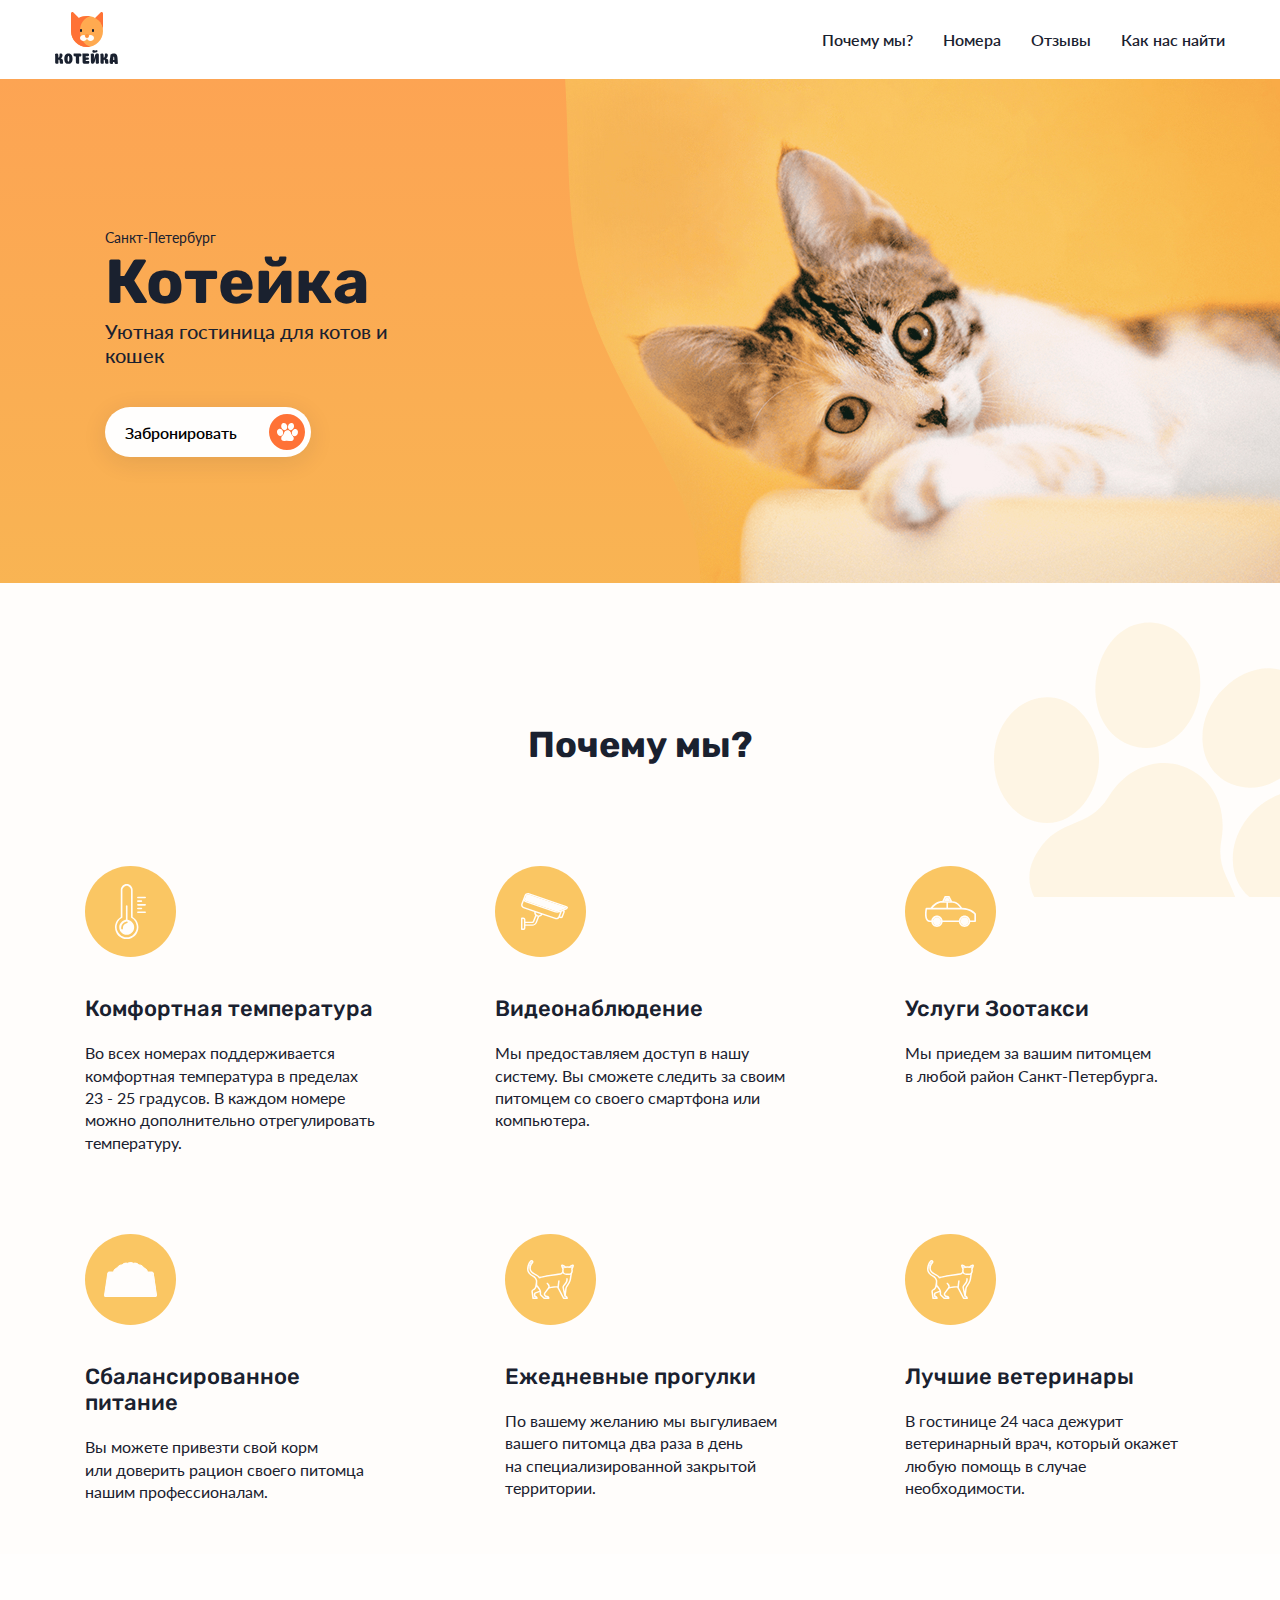
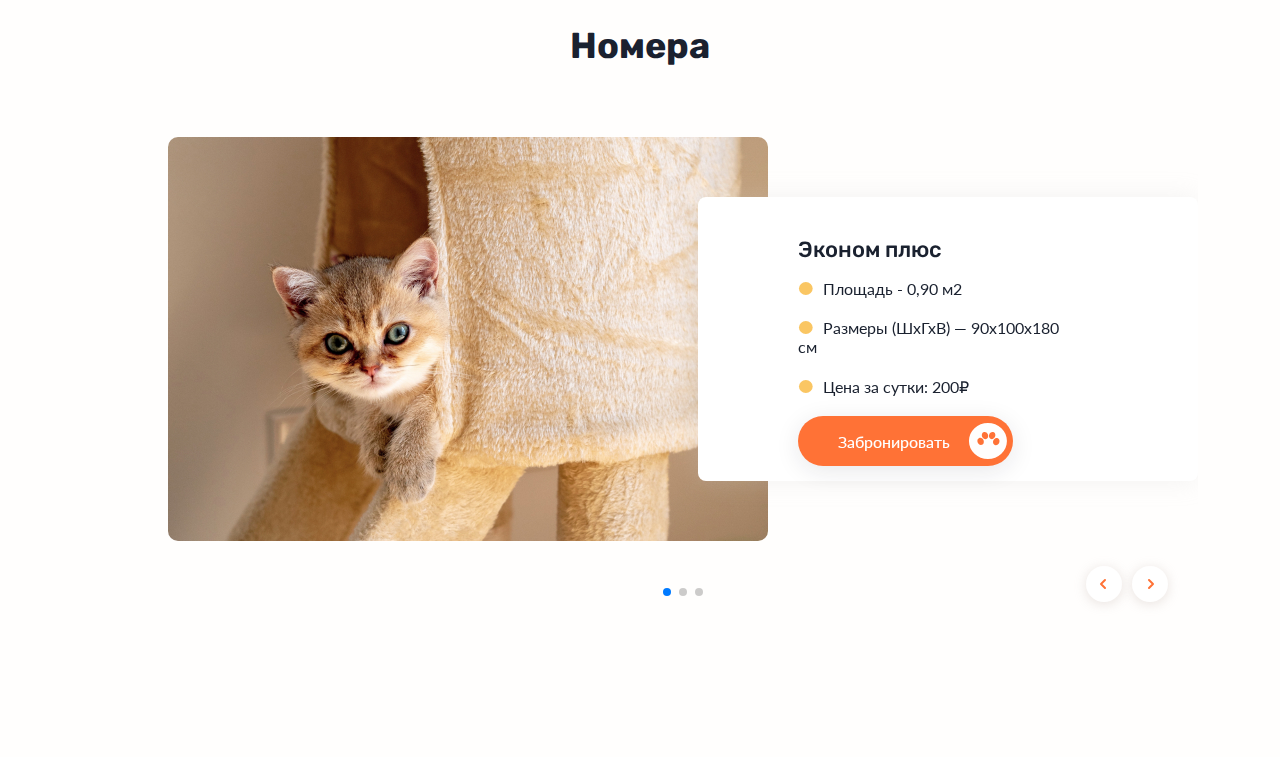
==== index.html @ e5b2885f "add some files" ====
<!DOCTYPE html>
<html lang="ru">

<head>
  <meta charset="UTF-8">
  <meta name="viewport" content="width=device-width, initial-scale=1.0">
  <title>Котейка - уютная гостиница для котов и кошек</title>
  <link href="https://fonts.googleapis.com/css2?family=Lato:wght@400;700&family=Rubik:wght@400;500;700&display=swap"
    rel="stylesheet">
  <link rel="stylesheet" href="css/swiper-bundle.min.css">
  <link rel="stylesheet" href="css/style.css">
</head>

<body>
  <header class="header">
    <div class="container">
      <div class="header-wrapper">
        <div class="header-top">
          <a href="#" class="logo">
            <img src="img/logo.svg" alt="Icon Logo" class="logo__image">
          </a>
          <ul class="header-menu">
            <li class="header-menu__item">
              <a href="#" class="header-menu__link">Почему мы?</a>
            </li>
            <li class="header-menu__item">
              <a href="#" class="header-menu__link">Номера</a>
            </li>
            <li class="header-menu__item">
              <a href="#" class="header-menu__link">Отзывы</a>
            </li>
            <li class="header-menu__item">
              <a href="#" class="header-menu__link">Как нас найти</a>
            </li>
          </ul>
          <!-- /.header-menu -->
        </div>
      </div>
      <!-- /.header-wrapper -->
    </div>
    <!-- /.container -->
  </header>
  <!-- main -->
  <section class="main">
    <div class="container">
      <div class="main-banner">
        <p class="main-banner__city">Санкт-Петербург</p>
        <h1 class="main-banner__title">Котейка</h1>
        <p class="main-banner__description">Уютная гостиница для котов и кошек</p>
        <button class="main-banner__button">Забронировать
          <img src="img/button-paw.svg" alt="">
        </button>
      </div>
    </div>
    <!-- /.container -->
  </section>
  <!-- advantages -->
  <section class="advantages">
    <div class="paw"></div>
    <div class="container">
      <h2 class="block__title">Почему мы?</h2>
      <div class="advantages-block">
        <div class="advantages__card">
          <div class="advantages__card-icon">
            <img src="img/icons/temperature.svg" alt="icon temperature">
          </div>
          <div class="advantages__card-title">Комфортная температура</div>
          <div class="advantages__card-description">Во всех номерах поддерживается комфортная температура в пределах
            23&nbsp;-&nbsp;25&nbsp;градусов. В каждом номере можно дополнительно
            отрегулировать температуру.</div>
        </div>
        <!-- /advantages__card -->
        <div class="advantages__card">
          <div class="advantages__card-icon">
            <img src="img/icons/video-cam.svg" alt="icon video-camera">
          </div>
          <div class="advantages__card-title">Видеонаблюдение</div>
          <div class="advantages__card-description">Мы предоставляем доступ в нашу систему. Вы сможете следить
            за своим питомцем со своего смартфона или компьютера.</div>
        </div>
        <!-- /advantages__card -->
        <div class="advantages__card">
          <div class="advantages__card-icon">
            <img src="img/icons/taxi.svg" alt="icon taxi">
          </div>
          <div class="advantages__card-title">Услуги Зоотакси</div>
          <div class="advantages__card-description">Мы приедем за вашим питомцем в&nbsp;любой&nbsp;район
            Санкт-Петербурга.
          </div>
        </div>
        <!-- /advantages__card -->
        <div class="advantages__card">
          <div class="advantages__card-icon">
            <img src="img/icons/meal.svg" alt="icon meal">
          </div>
          <div class="advantages__card-title">Сбалансированное питание</div>
          <div class="advantages__card-description">Вы можете привезти свой корм
            или&nbsp;доверить рацион своего
            питомца нашим профессионалам.</div>
        </div>
        <!-- /advantages__card -->
        <div class="advantages__card">
          <div class="advantages__card-icon">
            <img src="img/icons/walks.svg" alt="icon walk">
          </div>
          <div class="advantages__card-title">Ежедневные прогулки</div>
          <div class="advantages__card-description">По вашему желанию мы выгуливаем вашего питомца два раза в день
            на&nbsp;специализированной закрытой территории.</div>
        </div>
        <!-- /advantages__card -->
        <div class="advantages__card">
          <div class="advantages__card-icon">
            <img src="img/icons/walks.svg" alt="icon veterinarian">
          </div>
          <div class="advantages__card-title">Лучшие ветеринары</div>
          <div class="advantages__card-description">В гостинице 24 часа дежурит ветеринарный врач, который окажет любую
            помощь в случае необходимости.</div>
        </div>
        <!-- /advantages__card -->
      </div>

    </div>
  </section>
  <!-- rooms -->
  <section class="rooms">
    <div class="block__title">Номера</div>
    <div class="slider">
      <div class="swiper-container">
        <!-- Additional required wrapper -->
        <div class="swiper-wrapper">
          <!-- Slides -->
          <div class="swiper-slide">
            <img class="room-image" src="img/room2.jpg" alt="">
            <div class="room_desc">
              <h4 class="room-title">Эконом плюс</h4>
              <ul class="room-list">
                <li class="room-item"><span>Площадь - 0,90 м2</span> </li>
                <li class="room-item"><span>Размеры (ШхГхВ) — 90х100х180 см</span> </li>
                <li class="room-item"><span>Цена за сутки: 200₽</span> </li>
              </ul>
              <button type="submit" class="room-order">Забронировать
                <img src="img/paw-btn.svg" alt=""> </button>
            </div>
          </div>
          <div class="swiper-slide">
            <img class="room-image" src="img/room3.jpg" alt="">
            <div class="room_desc">
              <h4 class="room-title">Комфорт</h4>
              <ul class="room-list">
                <li class="room-item"><span>Площадь - 1,13 м2</span> </li>
                <li class="room-item"><span>Размеры (ШхГхВ) - 100х125х180 см</span> </li>
                <li class="room-item"><span>Цена за сутки: 250₽</span> </li>
              </ul>
              <button type="submit" class="room-order">Забронировать
                <img src="img/paw-btn.svg" alt=""> </button>
            </div>
          </div>
          <div class="swiper-slide">
            <img class="room-image" src="img/room6.jpg" alt="">
            <div class="room_desc">
              <h4 class="room-title">Сьют</h4>
              <ul class="room-list">
                <li class="room-item"><span>Площадь - 1,56 м2</span> </li>
                <li class="room-item"><span>Размеры (ШхГхВ) - 125х125х180 см</span> </li>
                <li class="room-item"><span>Цена за сутки: 350₽</span> </li>
              </ul>
              <button type="submit" class="room-order">Забронировать
                <img src="img/paw-btn.svg" alt=""> </button>
            </div>
          </div>

        </div>
        <!-- If we need pagination -->
        <div class="swiper-pagination"></div>

        <!-- If we need navigation buttons -->
        <button class="slider-button slider-button--prev">
          <img class="img-arrow" src="img/arrow-prev.svg" alt="">
        </button>
        <button class="slider-button slider-button--next">
          <img class="img-arrow" src="img/arrow-next.svg" alt="">
        </button>

      </div>
    </div>

  </section>
  <!-- reviews -->
  <section class="reviews"></section>
  <!--  contacts-->
  <section class="contacts"></section>
  <footer>

  </footer>
  <script src="js/swiper-bundle.min.js"></script>
  <script src="js/main.js"></script>
</body>

</html>
---- css/style.css ----
* {
  -webkit-box-sizing: border-box;
          box-sizing: border-box;
}

body {
  font-family: 'Lato', sans-serif;
  background: #FFFEFD;
  color: #1A212F;
}

.container {
  max-width: 1170px;
  margin: auto;
}

.block__title {
  text-align: center;
  font-family: Rubik;
  font-weight: bold;
  font-size: 36px;
  line-height: 43px;
  margin-top: 0px;
  margin-bottom: 70px;
}

/*! normalize.css v8.0.1 | MIT License | github.com/necolas/normalize.css */
/* Document
   ========================================================================== */
/**
 * 1. Correct the line height in all browsers.
 * 2. Prevent adjustments of font size after orientation changes in iOS.
 */
html {
  line-height: 1.15;
  /* 1 */
  -webkit-text-size-adjust: 100%;
  /* 2 */
}

/* Sections
   ========================================================================== */
/**
 * Remove the margin in all browsers.
 */
body {
  margin: 0;
}

/**
 * Render the `main` element consistently in IE.
 */
main {
  display: block;
}

/**
 * Correct the font size and margin on `h1` elements within `section` and
 * `article` contexts in Chrome, Firefox, and Safari.
 */
h1 {
  font-size: 2em;
  margin: 0.67em 0;
}

/* Grouping content
   ========================================================================== */
/**
 * 1. Add the correct box sizing in Firefox.
 * 2. Show the overflow in Edge and IE.
 */
hr {
  -webkit-box-sizing: content-box;
          box-sizing: content-box;
  /* 1 */
  height: 0;
  /* 1 */
  overflow: visible;
  /* 2 */
}

/**
 * 1. Correct the inheritance and scaling of font size in all browsers.
 * 2. Correct the odd `em` font sizing in all browsers.
 */
pre {
  font-family: monospace, monospace;
  /* 1 */
  font-size: 1em;
  /* 2 */
}

/* Text-level semantics
   ========================================================================== */
/**
 * Remove the gray background on active links in IE 10.
 */
a {
  background-color: transparent;
}

/**
 * 1. Remove the bottom border in Chrome 57-
 * 2. Add the correct text decoration in Chrome, Edge, IE, Opera, and Safari.
 */
abbr[title] {
  border-bottom: none;
  /* 1 */
  text-decoration: underline;
  /* 2 */
  -webkit-text-decoration: underline dotted;
          text-decoration: underline dotted;
  /* 2 */
}

/**
 * Add the correct font weight in Chrome, Edge, and Safari.
 */
b,
strong {
  font-weight: bolder;
}

/**
 * 1. Correct the inheritance and scaling of font size in all browsers.
 * 2. Correct the odd `em` font sizing in all browsers.
 */
code,
kbd,
samp {
  font-family: monospace, monospace;
  /* 1 */
  font-size: 1em;
  /* 2 */
}

/**
 * Add the correct font size in all browsers.
 */
small {
  font-size: 80%;
}

/**
 * Prevent `sub` and `sup` elements from affecting the line height in
 * all browsers.
 */
sub,
sup {
  font-size: 75%;
  line-height: 0;
  position: relative;
  vertical-align: baseline;
}

sub {
  bottom: -0.25em;
}

sup {
  top: -0.5em;
}

/* Embedded content
   ========================================================================== */
/**
 * Remove the border on images inside links in IE 10.
 */
img {
  border-style: none;
}

/* Forms
   ========================================================================== */
/**
 * 1. Change the font styles in all browsers.
 * 2. Remove the margin in Firefox and Safari.
 */
button,
input,
optgroup,
select,
textarea {
  font-family: inherit;
  /* 1 */
  font-size: 100%;
  /* 1 */
  line-height: 1.15;
  /* 1 */
  margin: 0;
  /* 2 */
}

/**
 * Show the overflow in IE.
 * 1. Show the overflow in Edge.
 */
button,
input {
  /* 1 */
  overflow: visible;
}

/**
 * Remove the inheritance of text transform in Edge, Firefox, and IE.
 * 1. Remove the inheritance of text transform in Firefox.
 */
button,
select {
  /* 1 */
  text-transform: none;
}

/**
 * Correct the inability to style clickable types in iOS and Safari.
 */
button,
[type="button"],
[type="reset"],
[type="submit"] {
  -webkit-appearance: button;
}

/**
 * Remove the inner border and padding in Firefox.
 */
button::-moz-focus-inner,
[type="button"]::-moz-focus-inner,
[type="reset"]::-moz-focus-inner,
[type="submit"]::-moz-focus-inner {
  border-style: none;
  padding: 0;
}

/**
 * Restore the focus styles unset by the previous rule.
 */
button:-moz-focusring,
[type="button"]:-moz-focusring,
[type="reset"]:-moz-focusring,
[type="submit"]:-moz-focusring {
  outline: 1px dotted ButtonText;
}

/**
 * Correct the padding in Firefox.
 */
fieldset {
  padding: 0.35em 0.75em 0.625em;
}

/**
 * 1. Correct the text wrapping in Edge and IE.
 * 2. Correct the color inheritance from `fieldset` elements in IE.
 * 3. Remove the padding so developers are not caught out when they zero out
 *    `fieldset` elements in all browsers.
 */
legend {
  -webkit-box-sizing: border-box;
          box-sizing: border-box;
  /* 1 */
  color: inherit;
  /* 2 */
  display: table;
  /* 1 */
  max-width: 100%;
  /* 1 */
  padding: 0;
  /* 3 */
  white-space: normal;
  /* 1 */
}

/**
 * Add the correct vertical alignment in Chrome, Firefox, and Opera.
 */
progress {
  vertical-align: baseline;
}

/**
 * Remove the default vertical scrollbar in IE 10+.
 */
textarea {
  overflow: auto;
}

/**
 * 1. Add the correct box sizing in IE 10.
 * 2. Remove the padding in IE 10.
 */
[type="checkbox"],
[type="radio"] {
  -webkit-box-sizing: border-box;
          box-sizing: border-box;
  /* 1 */
  padding: 0;
  /* 2 */
}

/**
 * Correct the cursor style of increment and decrement buttons in Chrome.
 */
[type="number"]::-webkit-inner-spin-button,
[type="number"]::-webkit-outer-spin-button {
  height: auto;
}

/**
 * 1. Correct the odd appearance in Chrome and Safari.
 * 2. Correct the outline style in Safari.
 */
[type="search"] {
  -webkit-appearance: textfield;
  /* 1 */
  outline-offset: -2px;
  /* 2 */
}

/**
 * Remove the inner padding in Chrome and Safari on macOS.
 */
[type="search"]::-webkit-search-decoration {
  -webkit-appearance: none;
}

/**
 * 1. Correct the inability to style clickable types in iOS and Safari.
 * 2. Change font properties to `inherit` in Safari.
 */
::-webkit-file-upload-button {
  -webkit-appearance: button;
  /* 1 */
  font: inherit;
  /* 2 */
}

/* Interactive
   ========================================================================== */
/*
 * Add the correct display in Edge, IE 10+, and Firefox.
 */
details {
  display: block;
}

/*
 * Add the correct display in all browsers.
 */
summary {
  display: list-item;
}

/* Misc
   ========================================================================== */
/**
 * Add the correct display in IE 10+.
 */
template {
  display: none;
}

/**
 * Add the correct display in IE 10.
 */
[hidden] {
  display: none;
}

.header {
  background-color: #fff;
  padding-top: 12px;
  padding-bottom: 12px;
}

.header-top {
  color: #1A212F;
  display: -webkit-box;
  display: -webkit-flex;
  display: -ms-flexbox;
  display: flex;
  -webkit-box-align: center;
  -webkit-align-items: center;
      -ms-flex-align: center;
          align-items: center;
  -webkit-box-pack: justify;
  -webkit-justify-content: space-between;
      -ms-flex-pack: justify;
          justify-content: space-between;
}

.header-menu {
  list-style: none;
  display: -webkit-box;
  display: -webkit-flex;
  display: -ms-flexbox;
  display: flex;
}

.header-menu__item {
  margin-left: 30px;
}

.header-menu__link {
  text-decoration: none;
  color: #1A212F;
  font-weight: 600;
  font-size: 16px;
  line-height: 19px;
}

.main {
  position: relative;
  background-image: url(../img/bg-main.jpg);
  max-width: 1366px;
  min-height: 504px;
  padding-top: 150px;
  padding-left: 100px;
}

.main::after {
  content: url(../../img/Vector.svg);
  position: absolute;
  top: 0;
  left: 0;
  bottom: 0;
  z-index: 0;
  height: 100%;
}

.main-banner {
  position: relative;
  max-width: 346px;
  z-index: 2;
}

.main-banner__city {
  font-size: 14px;
  line-height: 17px;
  margin: 0;
}

.main-banner__title {
  font-family: 'Rubik', sans-serif;
  font-weight: bold;
  font-size: 62px;
  line-height: 73px;
  margin: 0;
}

.main-banner__description {
  font-weight: 500;
  font-size: 20px;
  line-height: 24px;
  margin: 0 0 40px 0;
}

.main-banner__button {
  width: 206px;
  height: 50px;
  display: -webkit-box;
  display: -webkit-flex;
  display: -ms-flexbox;
  display: flex;
  -webkit-box-align: center;
  -webkit-align-items: center;
      -ms-flex-align: center;
          align-items: center;
  -webkit-box-pack: justify;
  -webkit-justify-content: space-between;
      -ms-flex-pack: justify;
          justify-content: space-between;
  padding-left: 20px;
  background: #FFFEFD;
  -webkit-box-shadow: 0px 5px 25px rgba(26, 33, 47, 0.1);
          box-shadow: 0px 5px 25px rgba(26, 33, 47, 0.1);
  -webkit-border-radius: 25px;
          border-radius: 25px;
  border: none;
  outline: none;
  font-weight: 600;
  font-size: 16px;
  line-height: 19px;
}

.advantages {
  padding-top: 140px;
  margin-bottom: 70px;
  background-color: #FFFDFB;
  position: relative;
}

.advantages .paw {
  position: absolute;
  background-image: url(../../img/paw.svg);
  position: absolute;
  top: 0;
  right: 0;
  width: 337px;
  height: 314px;
}

.advantages-block {
  display: -webkit-box;
  display: -webkit-flex;
  display: -ms-flexbox;
  display: flex;
  -webkit-flex-wrap: wrap;
      -ms-flex-wrap: wrap;
          flex-wrap: wrap;
  -webkit-box-pack: justify;
  -webkit-justify-content: space-between;
      -ms-flex-pack: justify;
          justify-content: space-between;
}

.advantages__card {
  max-width: 370px;
  height: 100%;
  padding: 30px;
  margin-bottom: 20px;
}

.advantages__card-icon {
  margin-bottom: 35px;
}

.advantages__card-title {
  font-family: 'Rubik', sans-serif;
  font-weight: 500;
  font-size: 22px;
  line-height: 120%;
  margin-bottom: 20px;
}

.advantages__card-description {
  font-family: Lato;
  font-size: 16px;
  line-height: 140%;
  width: 290px;
}

.swiper-container {
  width: 1030px;
  height: 480px;
  margin-left: 168px;
  position: relative;
}

.slider {
  margin-bottom: 140px;
}

.slider-button {
  position: absolute;
  width: 60px;
  height: 60px;
  border: none;
  bottom: 1px;
  z-index: 9;
  background: transparent;
}

.slider-button--next {
  right: 18px;
}

.slider-button--prev {
  right: 64px;
}

.room-image {
  width: 600px;
  height: 404px;
  position: absolute;
  -webkit-border-radius: 10px;
          border-radius: 10px;
  top: 0;
  left: 0;
}

.room_desc {
  position: absolute;
  width: 500px;
  height: 284px;
  -webkit-box-shadow: 0px 0px 25px rgba(208, 208, 208, 0.25);
          box-shadow: 0px 0px 25px rgba(208, 208, 208, 0.25);
  -webkit-border-radius: 8px;
          border-radius: 8px;
  left: 530px;
  top: 60px;
  padding: 40px 117px 40px 100px;
  background-color: #fff;
}

.img-arrow {
  position: absolute;
  top: 0;
  left: 0;
  width: 100%;
}

.swiper-pagination-bullet-active {
  color: #fab751 !important;
}

.swiper-pagination {
  bottom: 17px !important;
}

.room-list {
  padding-left: 0;
}

.room-item {
  list-style-type: none;
  margin-bottom: 20px;
}

.room-item::before {
  content: url(../img/icons/marks.svg);
  margin-right: 10px;
}

.room-item span {
  font-family: Lato;
  font-size: 16px;
  line-height: 19px;
}

.room-title {
  margin: 0;
  font-family: Rubik;
  font-weight: 500;
  font-size: 22px;
  line-height: 26px;
}

.room-order {
  width: 215px;
  height: 50px;
  display: -webkit-box;
  display: -webkit-flex;
  display: -ms-flexbox;
  display: flex;
  -webkit-box-align: center;
  -webkit-align-items: center;
      -ms-flex-align: center;
          align-items: center;
  -webkit-box-pack: justify;
  -webkit-justify-content: space-between;
      -ms-flex-pack: justify;
          justify-content: space-between;
  padding-left: 40px;
  background: #FF7236;
  -webkit-box-shadow: 0px 5px 25px rgba(26, 33, 47, 0.1);
          box-shadow: 0px 5px 25px rgba(26, 33, 47, 0.1);
  -webkit-border-radius: 25px;
          border-radius: 25px;
  border: none;
  outline: none;
  font-family: Lato;
  color: #fff;
  font-weight: 500;
  font-size: 16px;
  line-height: 19px;
}
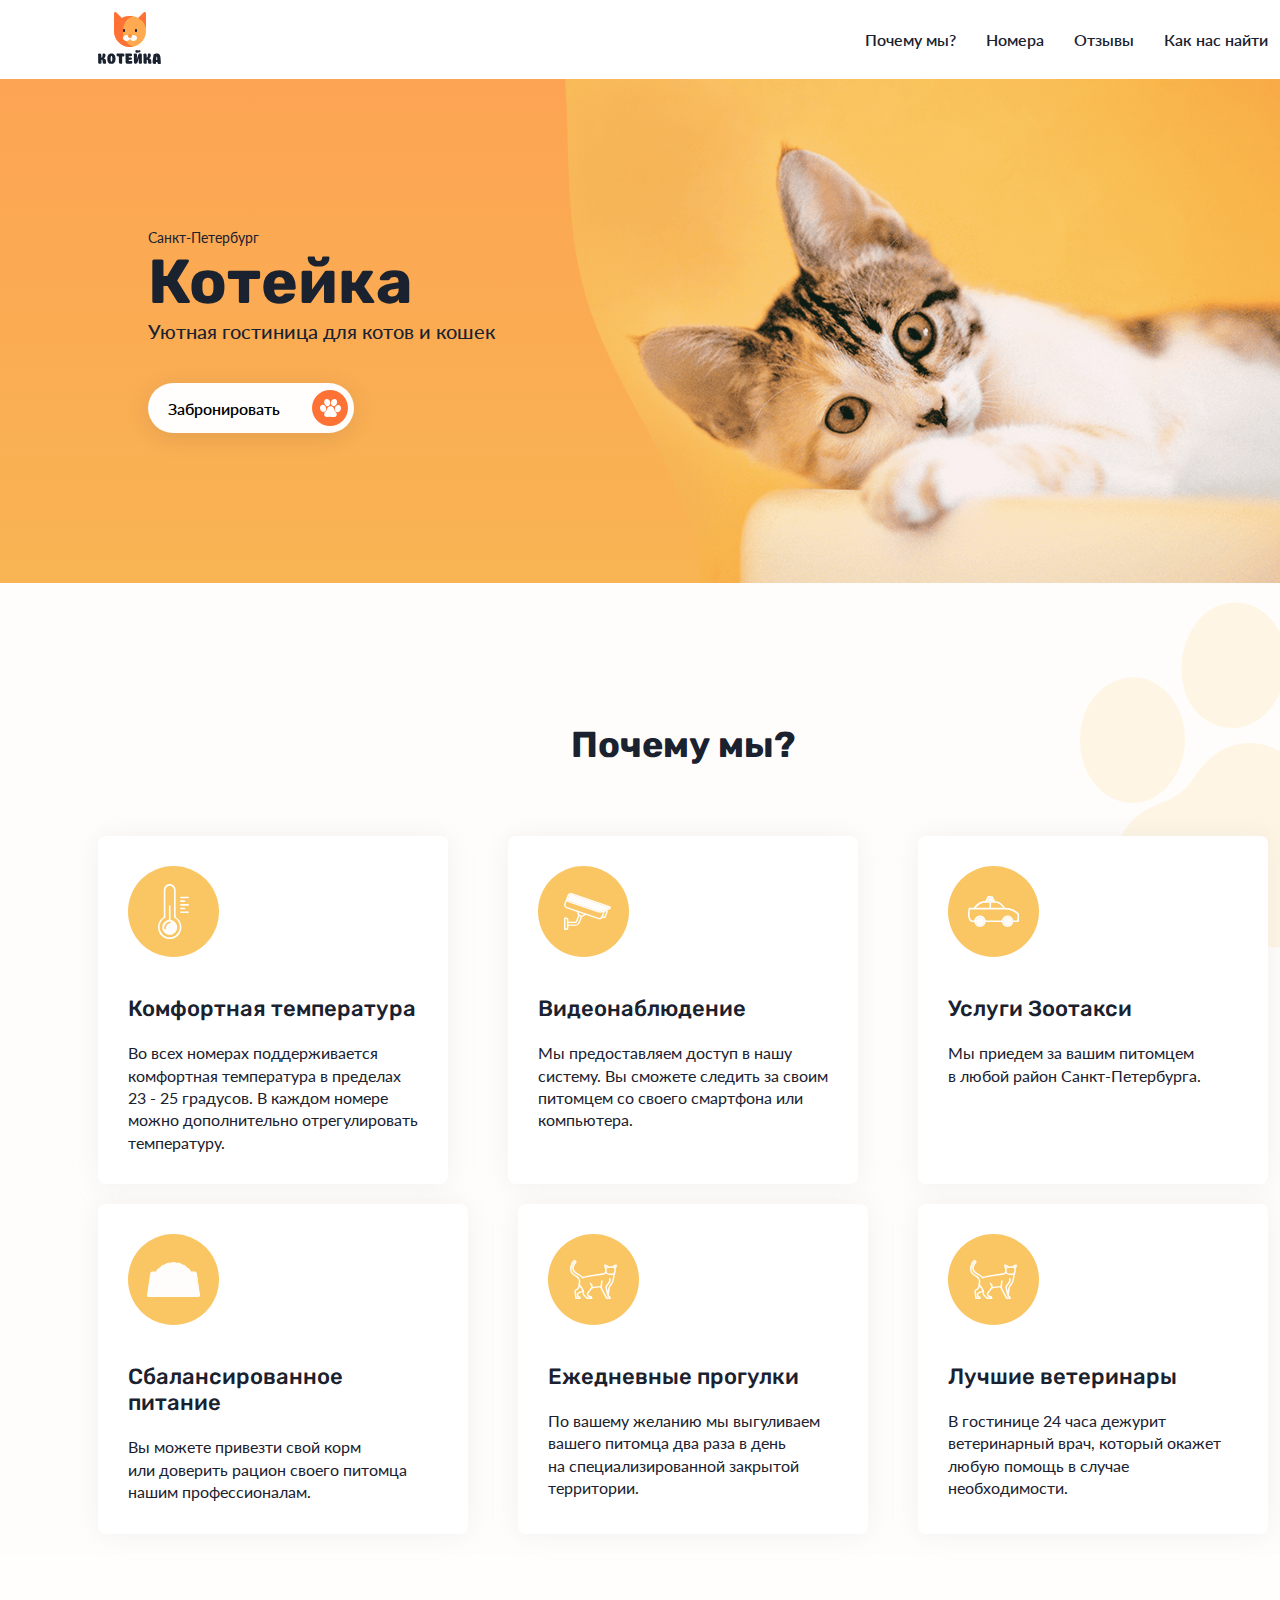
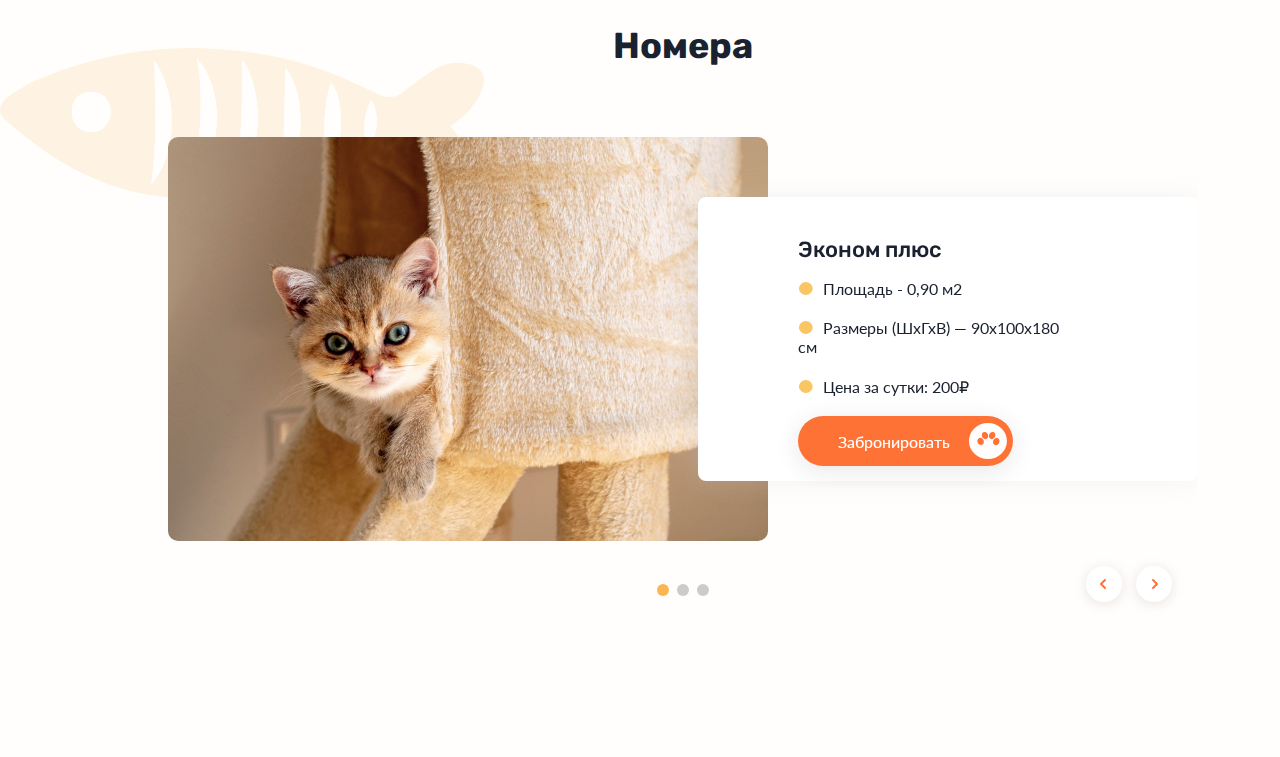
==== commit bd8207c2: "add style" ====
--- a/index.html
+++ b/index.html
@@ -12,186 +12,191 @@
 </head>
 
 <body>
-  <header class="header">
-    <div class="container">
-      <div class="header-wrapper">
-        <div class="header-top">
-          <a href="#" class="logo">
-            <img src="img/logo.svg" alt="Icon Logo" class="logo__image">
-          </a>
-          <ul class="header-menu">
-            <li class="header-menu__item">
-              <a href="#" class="header-menu__link">Почему мы?</a>
-            </li>
-            <li class="header-menu__item">
-              <a href="#" class="header-menu__link">Номера</a>
-            </li>
-            <li class="header-menu__item">
-              <a href="#" class="header-menu__link">Отзывы</a>
-            </li>
-            <li class="header-menu__item">
-              <a href="#" class="header-menu__link">Как нас найти</a>
-            </li>
-          </ul>
-          <!-- /.header-menu -->
-        </div>
-      </div>
-      <!-- /.header-wrapper -->
-    </div>
-    <!-- /.container -->
-  </header>
-  <!-- main -->
-  <section class="main">
-    <div class="container">
-      <div class="main-banner">
-        <p class="main-banner__city">Санкт-Петербург</p>
-        <h1 class="main-banner__title">Котейка</h1>
-        <p class="main-banner__description">Уютная гостиница для котов и кошек</p>
-        <button class="main-banner__button">Забронировать
-          <img src="img/button-paw.svg" alt="">
-        </button>
-      </div>
-    </div>
-    <!-- /.container -->
-  </section>
-  <!-- advantages -->
-  <section class="advantages">
-    <div class="paw"></div>
-    <div class="container">
-      <h2 class="block__title">Почему мы?</h2>
-      <div class="advantages-block">
-        <div class="advantages__card">
-          <div class="advantages__card-icon">
-            <img src="img/icons/temperature.svg" alt="icon temperature">
-          </div>
-          <div class="advantages__card-title">Комфортная температура</div>
-          <div class="advantages__card-description">Во всех номерах поддерживается комфортная температура в пределах
-            23&nbsp;-&nbsp;25&nbsp;градусов. В каждом номере можно дополнительно
-            отрегулировать температуру.</div>
-        </div>
-        <!-- /advantages__card -->
-        <div class="advantages__card">
-          <div class="advantages__card-icon">
-            <img src="img/icons/video-cam.svg" alt="icon video-camera">
-          </div>
-          <div class="advantages__card-title">Видеонаблюдение</div>
-          <div class="advantages__card-description">Мы предоставляем доступ в нашу систему. Вы сможете следить
-            за своим питомцем со своего смартфона или компьютера.</div>
-        </div>
-        <!-- /advantages__card -->
-        <div class="advantages__card">
-          <div class="advantages__card-icon">
-            <img src="img/icons/taxi.svg" alt="icon taxi">
-          </div>
-          <div class="advantages__card-title">Услуги Зоотакси</div>
-          <div class="advantages__card-description">Мы приедем за вашим питомцем в&nbsp;любой&nbsp;район
-            Санкт-Петербурга.
-          </div>
-        </div>
-        <!-- /advantages__card -->
-        <div class="advantages__card">
-          <div class="advantages__card-icon">
-            <img src="img/icons/meal.svg" alt="icon meal">
-          </div>
-          <div class="advantages__card-title">Сбалансированное питание</div>
-          <div class="advantages__card-description">Вы можете привезти свой корм
-            или&nbsp;доверить рацион своего
-            питомца нашим профессионалам.</div>
-        </div>
-        <!-- /advantages__card -->
-        <div class="advantages__card">
-          <div class="advantages__card-icon">
-            <img src="img/icons/walks.svg" alt="icon walk">
-          </div>
-          <div class="advantages__card-title">Ежедневные прогулки</div>
-          <div class="advantages__card-description">По вашему желанию мы выгуливаем вашего питомца два раза в день
-            на&nbsp;специализированной закрытой территории.</div>
-        </div>
-        <!-- /advantages__card -->
-        <div class="advantages__card">
-          <div class="advantages__card-icon">
-            <img src="img/icons/walks.svg" alt="icon veterinarian">
-          </div>
-          <div class="advantages__card-title">Лучшие ветеринары</div>
-          <div class="advantages__card-description">В гостинице 24 часа дежурит ветеринарный врач, который окажет любую
-            помощь в случае необходимости.</div>
-        </div>
-        <!-- /advantages__card -->
-      </div>
-
-    </div>
-  </section>
-  <!-- rooms -->
-  <section class="rooms">
-    <div class="block__title">Номера</div>
-    <div class="slider">
-      <div class="swiper-container">
-        <!-- Additional required wrapper -->
-        <div class="swiper-wrapper">
-          <!-- Slides -->
-          <div class="swiper-slide">
-            <img class="room-image" src="img/room2.jpg" alt="">
-            <div class="room_desc">
-              <h4 class="room-title">Эконом плюс</h4>
-              <ul class="room-list">
-                <li class="room-item"><span>Площадь - 0,90 м2</span> </li>
-                <li class="room-item"><span>Размеры (ШхГхВ) — 90х100х180 см</span> </li>
-                <li class="room-item"><span>Цена за сутки: 200₽</span> </li>
-              </ul>
-              <button type="submit" class="room-order">Забронировать
-                <img src="img/paw-btn.svg" alt=""> </button>
-            </div>
-          </div>
-          <div class="swiper-slide">
-            <img class="room-image" src="img/room3.jpg" alt="">
-            <div class="room_desc">
-              <h4 class="room-title">Комфорт</h4>
-              <ul class="room-list">
-                <li class="room-item"><span>Площадь - 1,13 м2</span> </li>
-                <li class="room-item"><span>Размеры (ШхГхВ) - 100х125х180 см</span> </li>
-                <li class="room-item"><span>Цена за сутки: 250₽</span> </li>
-              </ul>
-              <button type="submit" class="room-order">Забронировать
-                <img src="img/paw-btn.svg" alt=""> </button>
-            </div>
-          </div>
-          <div class="swiper-slide">
-            <img class="room-image" src="img/room6.jpg" alt="">
-            <div class="room_desc">
-              <h4 class="room-title">Сьют</h4>
-              <ul class="room-list">
-                <li class="room-item"><span>Площадь - 1,56 м2</span> </li>
-                <li class="room-item"><span>Размеры (ШхГхВ) - 125х125х180 см</span> </li>
-                <li class="room-item"><span>Цена за сутки: 350₽</span> </li>
-              </ul>
-              <button type="submit" class="room-order">Забронировать
-                <img src="img/paw-btn.svg" alt=""> </button>
-            </div>
-          </div>
-
-        </div>
-        <!-- If we need pagination -->
-        <div class="swiper-pagination"></div>
-
-        <!-- If we need navigation buttons -->
-        <button class="slider-button slider-button--prev">
-          <img class="img-arrow" src="img/arrow-prev.svg" alt="">
-        </button>
-        <button class="slider-button slider-button--next">
-          <img class="img-arrow" src="img/arrow-next.svg" alt="">
-        </button>
-
-      </div>
-    </div>
-
-  </section>
-  <!-- reviews -->
-  <section class="reviews"></section>
-  <!--  contacts-->
-  <section class="contacts"></section>
-  <footer>
-
-  </footer>
+  <div class="wrapper">
+    <header class="header">
+      <div class="container">
+        <div class="header-wrapper">
+          <div class="header-top">
+            <a href="#" class="logo">
+              <img src="img/logo.svg" alt="Icon Logo" class="logo__image">
+            </a>
+            <ul class="header-menu">
+              <li class="header-menu__item">
+                <a href="#" class="header-menu__link">Почему мы?</a>
+              </li>
+              <li class="header-menu__item">
+                <a href="catalog.html" class="header-menu__link">Номера</a>
+              </li>
+              <li class="header-menu__item">
+                <a href="#" class="header-menu__link">Отзывы</a>
+              </li>
+              <li class="header-menu__item">
+                <a href="#" class="header-menu__link">Как нас найти</a>
+              </li>
+            </ul>
+            <!-- /.header-menu -->
+          </div>
+        </div>
+        <!-- /.header-wrapper -->
+      </div>
+      <!-- /.container -->
+    </header>
+    <!-- main -->
+    <section class="main">
+      <div class="container">
+        <div class="main-banner">
+          <p class="main-banner__city">Санкт-Петербург</p>
+          <h1 class="main-banner__title">Котейка</h1>
+          <p class="main-banner__description">Уютная гостиница для котов и кошек</p>
+          <button class="main-banner__button">Забронировать
+            <img src="img/button-paw.svg" alt="">
+          </button>
+        </div>
+      </div>
+      <!-- /.container -->
+    </section>
+    <!-- advantages -->
+    <section class="advantages">
+      <div class="container">
+        <div class="paw"></div>
+        <h2 class="block__title">Почему мы?</h2>
+        <div class="advantages-block">
+          <div class="advantages__card">
+            <div class="advantages__card-icon">
+              <img src="img/icons/temperature.svg" alt="icon temperature">
+            </div>
+            <div class="advantages__card-title">Комфортная температура</div>
+            <div class="advantages__card-description">Во всех номерах поддерживается комфортная температура в пределах
+              23&nbsp;-&nbsp;25&nbsp;градусов. В каждом номере можно дополнительно
+              отрегулировать температуру.</div>
+          </div>
+          <!-- /advantages__card -->
+          <div class="advantages__card">
+            <div class="advantages__card-icon">
+              <img src="img/icons/video-cam.svg" alt="icon video-camera">
+            </div>
+            <div class="advantages__card-title">Видеонаблюдение</div>
+            <div class="advantages__card-description">Мы предоставляем доступ в нашу систему. Вы сможете следить
+              за своим питомцем со своего смартфона или компьютера.</div>
+          </div>
+          <!-- /advantages__card -->
+          <div class="advantages__card">
+            <div class="advantages__card-icon">
+              <img src="img/icons/taxi.svg" alt="icon taxi">
+            </div>
+            <div class="advantages__card-title">Услуги Зоотакси</div>
+            <div class="advantages__card-description">Мы приедем за вашим питомцем в&nbsp;любой&nbsp;район
+              Санкт-Петербурга.
+            </div>
+          </div>
+          <!-- /advantages__card -->
+          <div class="advantages__card">
+            <div class="advantages__card-icon">
+              <img src="img/icons/meal.svg" alt="icon meal">
+            </div>
+            <div class="advantages__card-title">Сбалансированное питание</div>
+            <div class="advantages__card-description">Вы можете привезти свой корм
+              или&nbsp;доверить рацион своего
+              питомца нашим профессионалам.</div>
+          </div>
+          <!-- /advantages__card -->
+          <div class="advantages__card">
+            <div class="advantages__card-icon">
+              <img src="img/icons/walks.svg" alt="icon walk">
+            </div>
+            <div class="advantages__card-title">Ежедневные прогулки</div>
+            <div class="advantages__card-description">По вашему желанию мы выгуливаем вашего питомца два раза в день
+              на&nbsp;специализированной закрытой территории.</div>
+          </div>
+          <!-- /advantages__card -->
+          <div class="advantages__card">
+            <div class="advantages__card-icon">
+              <img src="img/icons/walks.svg" alt="icon veterinarian">
+            </div>
+            <div class="advantages__card-title">Лучшие ветеринары</div>
+            <div class="advantages__card-description">В гостинице 24 часа дежурит ветеринарный врач, который окажет
+              любую
+              помощь в случае необходимости.</div>
+          </div>
+          <!-- /advantages__card -->
+        </div>
+
+      </div>
+    </section>
+    <!-- rooms -->
+    <section class="rooms" id="rooms">
+      <div class="block__title">Номера</div>
+      <div class="fish"></div>
+      <div class="slider">
+        <div class="swiper-container">
+          <!-- Additional required wrapper -->
+          <div class="swiper-wrapper">
+            <!-- Slides -->
+            <div class="swiper-slide">
+              <img class="room-image" src="img/room2.jpg" alt="">
+              <div class="room_desc">
+                <h4 class="room-title">Эконом плюс</h4>
+                <ul class="room-list">
+                  <li class="room-item"><span>Площадь - 0,90 м2</span> </li>
+                  <li class="room-item"><span>Размеры (ШхГхВ) — 90х100х180 см</span> </li>
+                  <li class="room-item"><span>Цена за сутки: 200₽</span> </li>
+                </ul>
+                <button type="submit" class="room-order">Забронировать
+                  <img src="img/paw-btn.svg" alt=""> </button>
+              </div>
+            </div>
+            <div class="swiper-slide">
+              <img class="room-image" src="img/room3.jpg" alt="">
+              <div class="room_desc">
+                <h4 class="room-title">Комфорт</h4>
+                <ul class="room-list">
+                  <li class="room-item"><span>Площадь - 1,13 м2</span> </li>
+                  <li class="room-item"><span>Размеры (ШхГхВ) - 100х125х180 см</span> </li>
+                  <li class="room-item"><span>Цена за сутки: 250₽</span> </li>
+                </ul>
+                <button type="submit" class="room-order">Забронировать
+                  <img src="img/paw-btn.svg" alt=""> </button>
+              </div>
+            </div>
+            <div class="swiper-slide">
+              <img class="room-image" src="img/room6.jpg" alt="">
+              <div class="room_desc">
+                <h4 class="room-title">Сьют</h4>
+                <ul class="room-list">
+                  <li class="room-item"><span>Площадь - 1,56 м2</span> </li>
+                  <li class="room-item"><span>Размеры (ШхГхВ) - 125х125х180 см</span> </li>
+                  <li class="room-item"><span>Цена за сутки: 350₽</span> </li>
+                </ul>
+                <button type="submit" class="room-order">Забронировать
+                  <img src="img/paw-btn.svg" alt=""> </button>
+              </div>
+            </div>
+
+          </div>
+          <!-- If we need pagination -->
+          <div class="swiper-pagination"></div>
+
+          <!-- If we need navigation buttons -->
+          <button class="slider-button slider-button--prev">
+            <img class="img-arrow" src="img/arrow-prev.svg" alt="">
+          </button>
+          <button class="slider-button slider-button--next">
+            <img class="img-arrow" src="img/arrow-next.svg" alt="">
+          </button>
+
+        </div>
+      </div>
+
+    </section>
+    <!-- reviews -->
+    <section class="reviews"></section>
+    <!--  contacts-->
+    <section class="contacts"></section>
+    <footer>
+
+    </footer>
+
+  </div>
   <script src="js/swiper-bundle.min.js"></script>
   <script src="js/main.js"></script>
 </body>
--- a/css/style.css
+++ b/css/style.css
@@ -7,6 +7,11 @@
   font-family: 'Lato', sans-serif;
   background: #FFFEFD;
   color: #1A212F;
+}
+
+.wrapper {
+  width: 1366px;
+  margin: 0 auto;
 }
 
 .container {
@@ -416,10 +421,11 @@
   min-height: 504px;
   padding-top: 150px;
   padding-left: 100px;
+  margin: 0 auto;
 }
 
 .main::after {
-  content: url(../../img/Vector.svg);
+  content: url(../img/Vector.svg);
   position: absolute;
   top: 0;
   left: 0;
@@ -430,7 +436,6 @@
 
 .main-banner {
   position: relative;
-  max-width: 346px;
   z-index: 2;
 }
 
@@ -491,13 +496,12 @@
 }
 
 .advantages .paw {
+  background-image: url(../img/paw.svg);
   position: absolute;
-  background-image: url(../../img/paw.svg);
-  position: absolute;
-  top: 0;
+  top: -20px;
   right: 0;
   width: 337px;
-  height: 314px;
+  height: 390px;
 }
 
 .advantages-block {
@@ -516,9 +520,15 @@
 
 .advantages__card {
   max-width: 370px;
-  height: 100%;
+  max-height: 100%;
   padding: 30px;
   margin-bottom: 20px;
+  background-color: #fff;
+  z-index: 9;
+  -webkit-box-shadow: 0px 0px 25px rgba(208, 208, 208, 0.25);
+          box-shadow: 0px 0px 25px rgba(208, 208, 208, 0.25);
+  -webkit-border-radius: 8px;
+          border-radius: 8px;
 }
 
 .advantages__card-icon {
@@ -538,6 +548,10 @@
   font-size: 16px;
   line-height: 140%;
   width: 290px;
+}
+
+.rooms {
+  position: relative;
 }
 
 .swiper-container {
@@ -562,7 +576,7 @@
 }
 
 .slider-button--next {
-  right: 18px;
+  right: 14px;
 }
 
 .slider-button--prev {
@@ -600,8 +614,13 @@
   width: 100%;
 }
 
+.swiper-pagination-bullet {
+  width: 12px;
+  height: 12px;
+}
+
 .swiper-pagination-bullet-active {
-  color: #fab751 !important;
+  background-color: #fab751 !important;
 }
 
 .swiper-pagination {
@@ -665,3 +684,54 @@
   font-size: 16px;
   line-height: 19px;
 }
+
+.fish {
+  background-image: url(../img/fish.svg);
+  position: absolute;
+  top: 24px;
+  left: 0;
+  width: 484px;
+  height: 151px;
+}
+
+.catalog-top {
+  display: -webkit-box;
+  display: -webkit-flex;
+  display: -ms-flexbox;
+  display: flex;
+  -webkit-box-pack: justify;
+  -webkit-justify-content: space-between;
+      -ms-flex-pack: justify;
+          justify-content: space-between;
+  -webkit-box-align: center;
+  -webkit-align-items: center;
+      -ms-flex-align: center;
+          align-items: center;
+}
+
+.main-list {
+  width: 174px;
+  height: 35px;
+  background: #FFFFFF;
+  -webkit-box-shadow: 0px 2px 12px rgba(173, 152, 143, 0.18);
+          box-shadow: 0px 2px 12px rgba(173, 152, 143, 0.18);
+  -webkit-border-radius: 25px;
+          border-radius: 25px;
+}
+
+.select-rooms {
+  display: -webkit-box;
+  display: -webkit-flex;
+  display: -ms-flexbox;
+  display: flex;
+}
+
+.parameters {
+  width: 210px;
+  height: 624px;
+  margin-right: 90px;
+}
+
+.catalog-rooms {
+  width: 870px;
+}
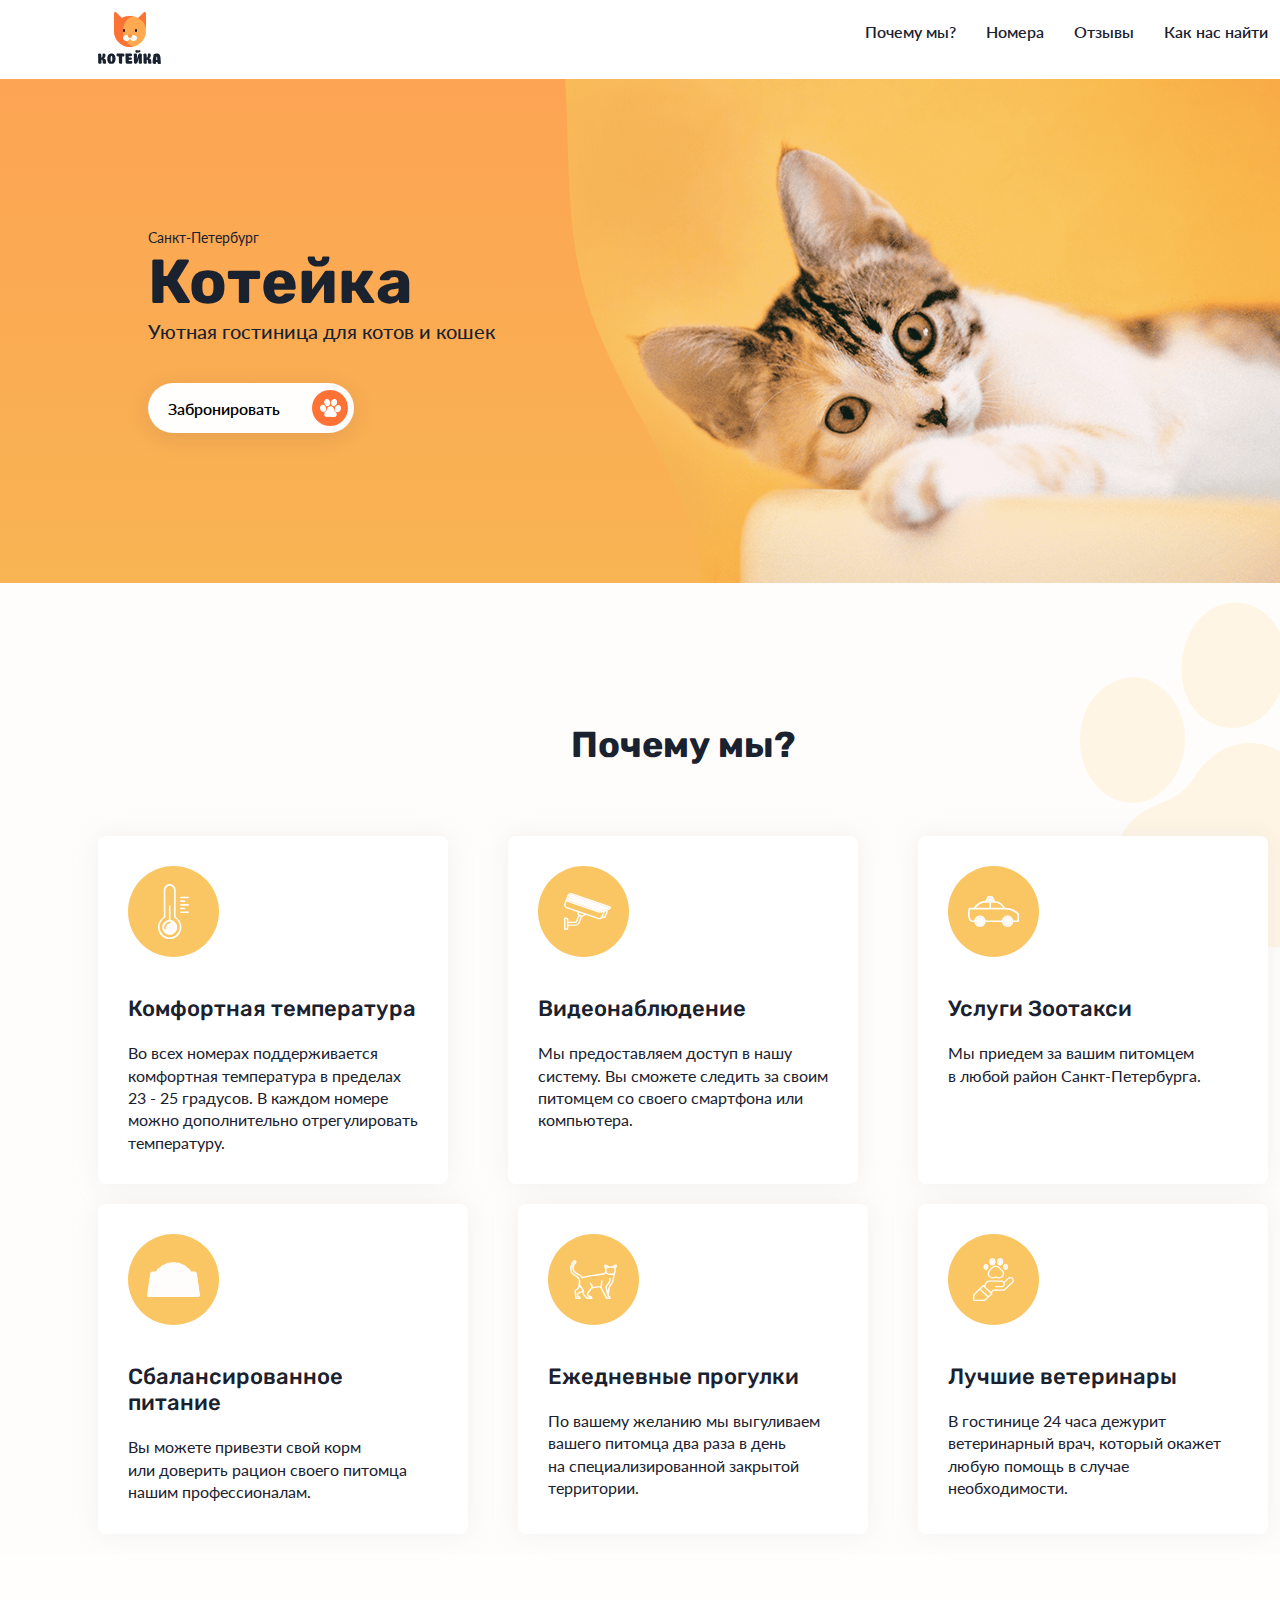
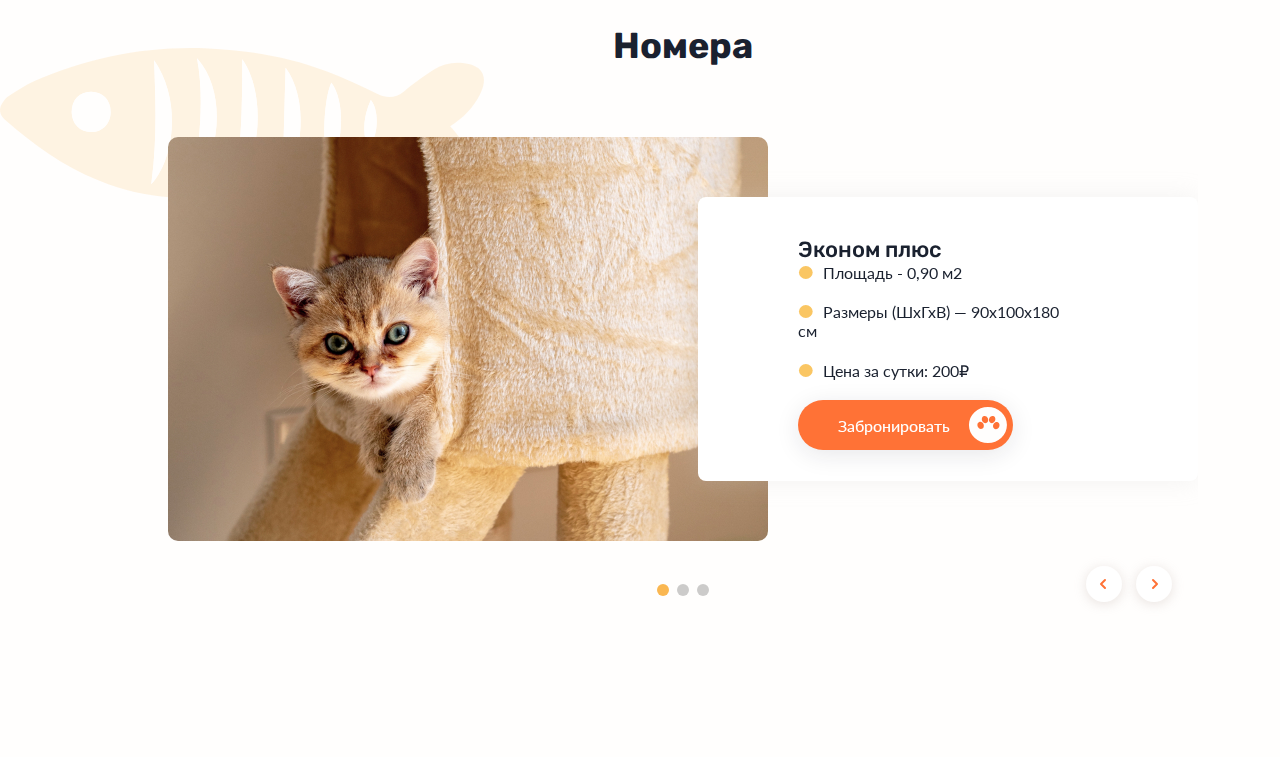
==== commit cead6cd2: "add room cards" ====
--- a/index.html
+++ b/index.html
@@ -111,7 +111,7 @@
           <!-- /advantages__card -->
           <div class="advantages__card">
             <div class="advantages__card-icon">
-              <img src="img/icons/walks.svg" alt="icon veterinarian">
+              <img src="img/icons/madical.svg" alt="icon veterinarian">
             </div>
             <div class="advantages__card-title">Лучшие ветеринары</div>
             <div class="advantages__card-description">В гостинице 24 часа дежурит ветеринарный врач, который окажет
--- a/css/style.css
+++ b/css/style.css
@@ -734,4 +734,99 @@
 
 .catalog-rooms {
   width: 870px;
-}
+  display: -webkit-box;
+  display: -webkit-flex;
+  display: -ms-flexbox;
+  display: flex;
+  -webkit-box-pack: justify;
+  -webkit-justify-content: space-between;
+      -ms-flex-pack: justify;
+          justify-content: space-between;
+  -webkit-flex-wrap: wrap;
+      -ms-flex-wrap: wrap;
+          flex-wrap: wrap;
+}
+
+.rooms-card {
+  background: #FFFFFF;
+  border: 1px solid #E1E1E1;
+  -webkit-box-shadow: 0px 0px 25px rgba(208, 208, 208, 0.25);
+          box-shadow: 0px 0px 25px rgba(208, 208, 208, 0.25);
+  -webkit-border-radius: 6px;
+          border-radius: 6px;
+  width: 270px;
+  height: 428px;
+  margin-bottom: 30px;
+}
+
+.card-body {
+  padding-left: 20px;
+}
+
+.card-top {
+  margin-bottom: 20px;
+}
+
+.roomphoto {
+  width: 100%;
+  -webkit-border-radius: 5px 5px 0px 0px;
+          border-radius: 5px 5px 0px 0px;
+}
+
+.body-title {
+  margin: 0px 0px 15px 0px;
+  font-family: Rubik;
+  font-weight: 500;
+  font-size: 20px;
+  display: -webkit-box;
+  display: -webkit-flex;
+  display: -ms-flexbox;
+  display: flex;
+  -webkit-box-align: center;
+  -webkit-align-items: center;
+      -ms-flex-align: center;
+          align-items: center;
+  color: #1A212F;
+}
+
+ul {
+  padding-left: 0;
+  margin-top: 0;
+}
+
+li {
+  list-style: none;
+}
+
+.card-item {
+  font-family: Lato;
+  font-size: 14px;
+  line-height: 17px;
+  display: -webkit-box;
+  display: -webkit-flex;
+  display: -ms-flexbox;
+  display: flex;
+  -webkit-box-align: center;
+  -webkit-align-items: center;
+      -ms-flex-align: center;
+          align-items: center;
+  color: #1A212F;
+  margin-bottom: 10px;
+}
+
+.room-price {
+  font-family: Lato;
+  font-weight: 500;
+  font-size: 18px;
+  line-height: 22px;
+  display: -webkit-box;
+  display: -webkit-flex;
+  display: -ms-flexbox;
+  display: flex;
+  -webkit-box-align: center;
+  -webkit-align-items: center;
+      -ms-flex-align: center;
+          align-items: center;
+  color: #1A212F;
+  margin-left: 10px;
+}
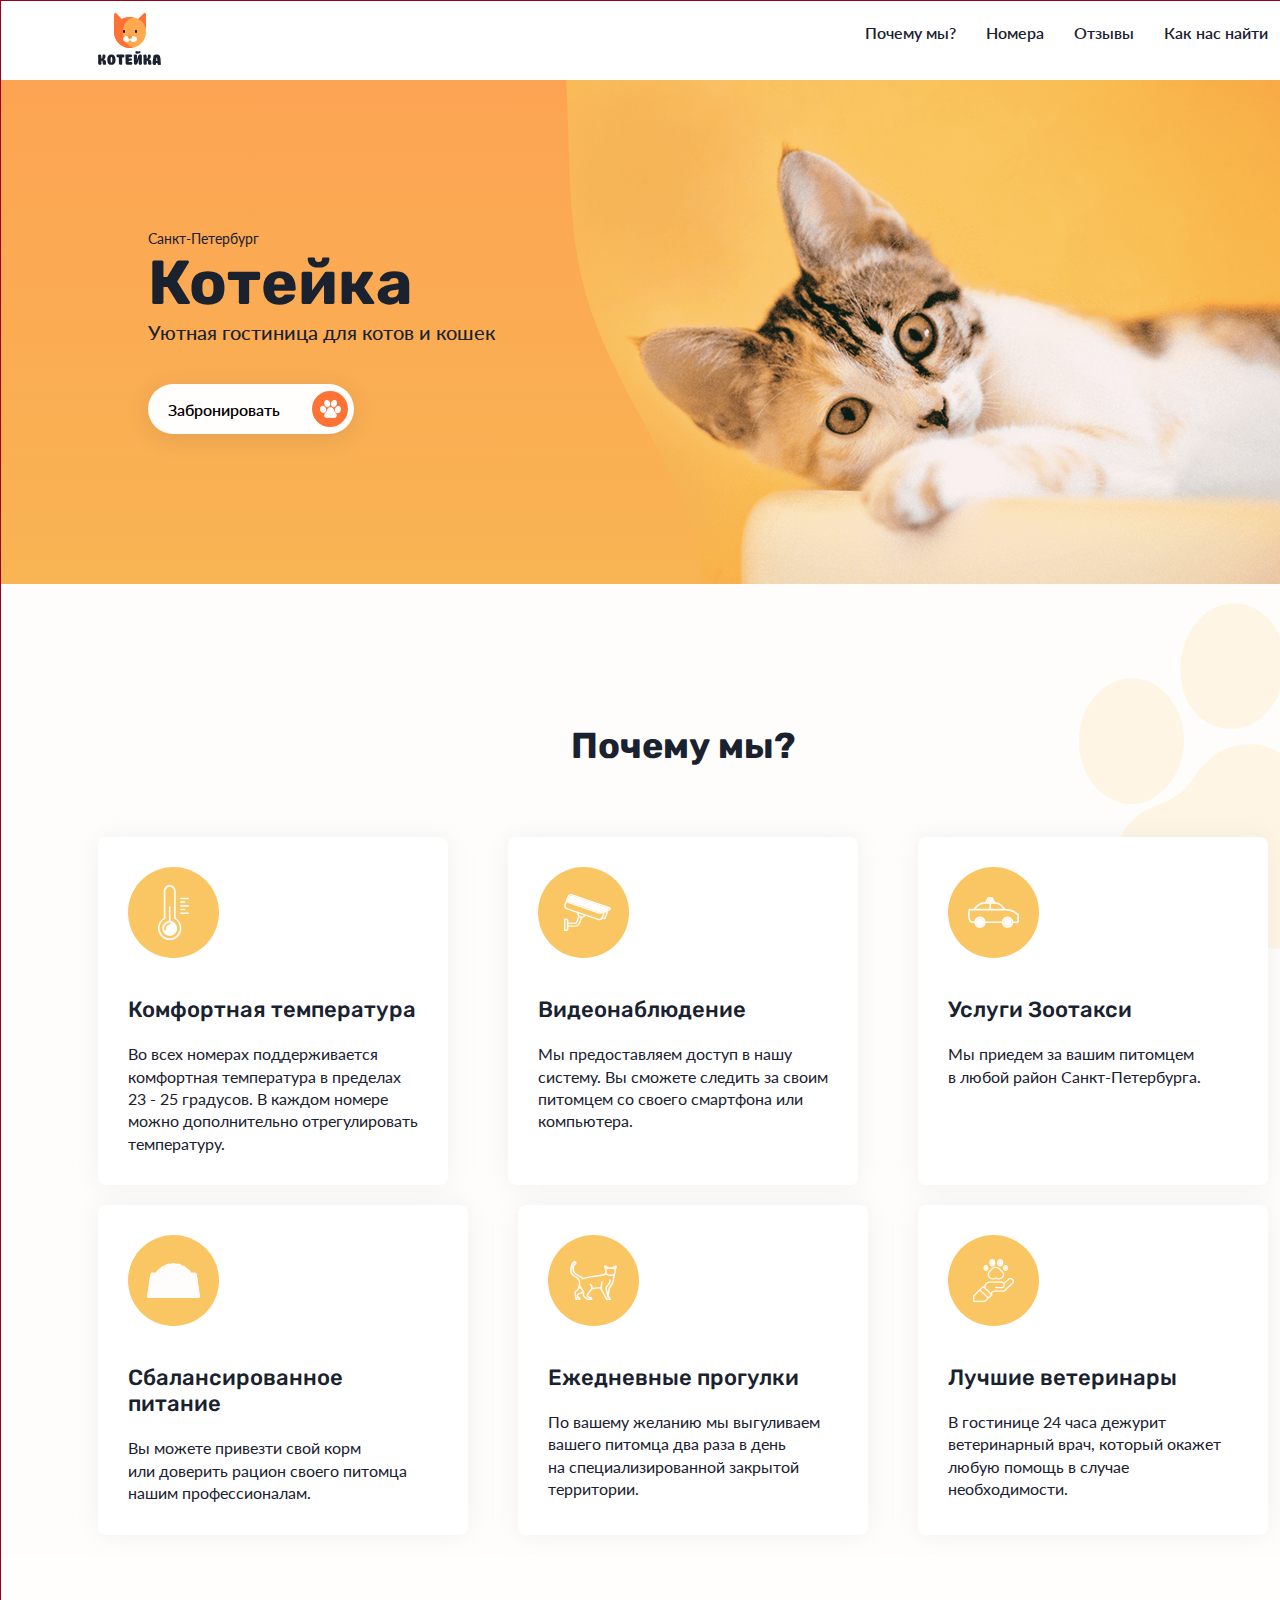
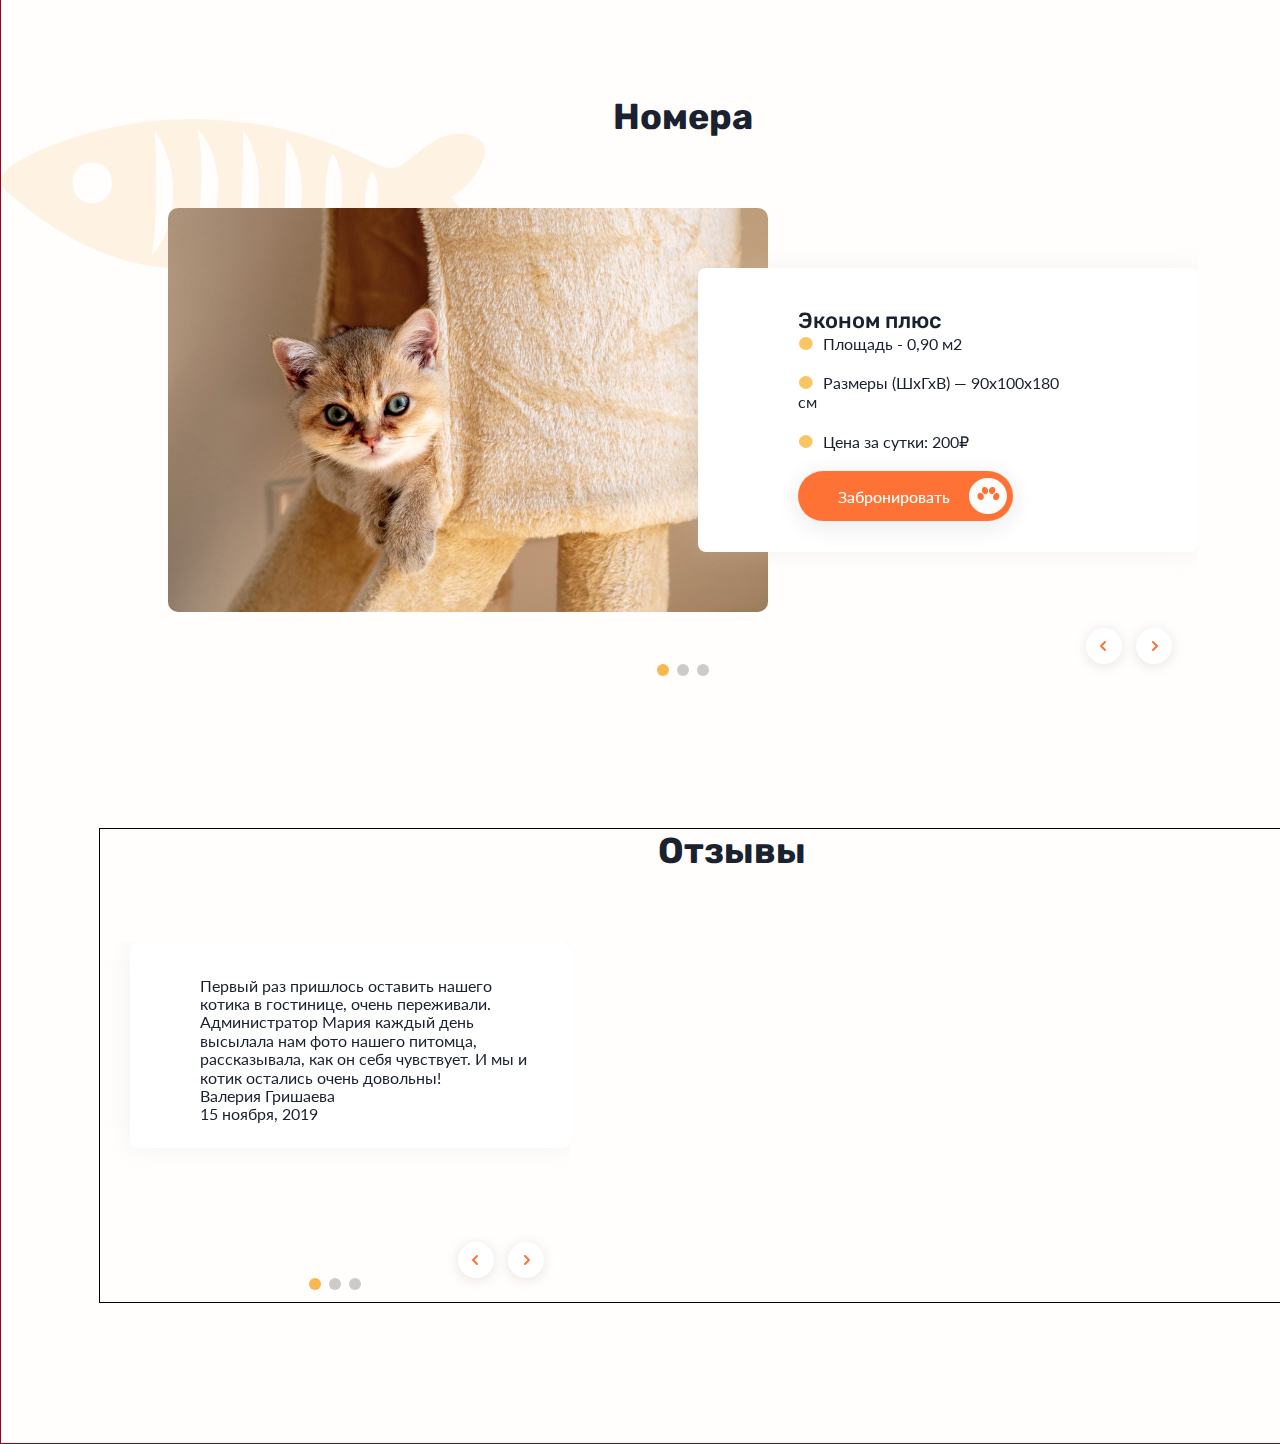
==== commit 4c838a92: "add block reviews" ====
--- a/index.html
+++ b/index.html
@@ -125,10 +125,10 @@
     </section>
     <!-- rooms -->
     <section class="rooms" id="rooms">
-      <div class="block__title">Номера</div>
-      <div class="fish"></div>
-      <div class="slider">
-        <div class="swiper-container">
+      <div class="container">
+        <div class="block__title">Номера</div>
+        <div class="fish"></div>
+        <div class="swiper-container rooms-slider">
           <!-- Additional required wrapper -->
           <div class="swiper-wrapper">
             <!-- Slides -->
@@ -175,21 +175,79 @@
           </div>
           <!-- If we need pagination -->
           <div class="swiper-pagination"></div>
-
           <!-- If we need navigation buttons -->
-          <button class="slider-button slider-button--prev">
+          <button class="rooms-slider__button rooms-slider__button--prev">
             <img class="img-arrow" src="img/arrow-prev.svg" alt="">
           </button>
-          <button class="slider-button slider-button--next">
+          <button class="rooms-slider__button rooms-slider__button--next">
             <img class="img-arrow" src="img/arrow-next.svg" alt="">
           </button>
 
         </div>
-      </div>
-
+        <!-- /.swiper-container rooms-slider -->
+
+      </div>
     </section>
     <!-- reviews -->
-    <section class="reviews"></section>
+    <section class="reviews">
+      <div class="container-reviews">
+        <div class="block__title">Отзывы</div>
+        <div class="paw-left"></div>
+        <div class="swiper-container swiper-reviews">
+          <!-- Additional required wrapper -->
+          <div class="swiper-wrapper swiper-wrapper__reviews">
+            <!-- Slides -->
+            <div class="swiper-slide swiper-slide__reviews">
+              <div class="reviews-slider__body">
+                <div class="reviews-slider__text">
+                  Первый раз пришлось оставить нашего котика
+                  в гостинице, очень переживали. Администратор Мария каждый день высылала нам фото нашего питомца,
+                  рассказывала, как он
+                  себя чувствует.
+                  И мы и котик остались очень довольны!</div>
+                <div class="reviews-slider__author">Валерия Гришаева</div>
+                <div class="reviews-slider__date">15 ноября, 2019</div>
+              </div>
+            </div>
+
+            <div class="swiper-slide swiper-slide__reviews">
+              <div class="reviews-slider__body">
+                <div class="reviews-slider__text">
+                  Гостиницу для питомцев нам посоветовали друзья. Они всегда оставляют здесь своего кота, когда уезжают.
+                  В “Котейке” очень
+                  хорошо заботятся о питомцах, в гостинице очень чисто. Всем рекомендую! Будем обращаться еще.</div>
+                <div class="reviews-slider__author">Екатерина Минаева</div>
+                <div class="reviews-slider__date">10 октября, 2019</div>
+              </div>
+            </div>
+
+            <div class="swiper-slide swiper-slide__reviews">
+              <div class="reviews-slider__body">
+                <div class="reviews-slider__text">
+                  Мой кот — настоящая привереда, угодить ему сложно. У меня были особые требования к уходу за ним, и
+                  “Котейка” отлично
+                  справились. Я часто наблюдал по видео за питомцем со своего телефона, это очень удобно.</div>
+                <div class="reviews-slider__author">Павел Нечаев</div>
+                <div class="reviews-slider__date">2 августа, 2019</div>
+              </div>
+            </div>
+
+          </div>
+          <!-- If we need pagination -->
+          <div class="swiper-pagination"></div>
+
+          <!-- If we need navigation buttons -->
+          <div class="reviews-slider__button reviews-slider__button--prev">
+            <img class="img-arrow" src="img/arrow-prev.svg" alt="">
+          </div>
+          <div class="reviews-slider__button reviews-slider__button--next">
+            <img class="img-arrow" src="img/arrow-next.svg" alt="">
+          </div>
+
+        </div>
+        <!-- /.swiper-container reviews-slider -->
+      </div>
+    </section>
     <!--  contacts-->
     <section class="contacts"></section>
     <footer>
--- a/css/style.css
+++ b/css/style.css
@@ -12,6 +12,7 @@
 .wrapper {
   width: 1366px;
   margin: 0 auto;
+  border: 1px solid #99001c;
 }
 
 .container {
@@ -488,9 +489,76 @@
   line-height: 19px;
 }
 
+.reviews {
+  margin-bottom: 140px;
+}
+
+.container-reviews {
+  width: auto;
+  margin-left: 98px;
+  border: 1px solid #000;
+  overflow: hidden;
+}
+
+.swiper-container {
+  height: 360px;
+  width: 470px;
+  margin-left: 0px;
+  margin-right: 30px;
+  display: -webkit-box;
+  display: -webkit-flex;
+  display: -ms-flexbox;
+  display: flex;
+  -webkit-flex-wrap: nowrap;
+      -ms-flex-wrap: nowrap;
+          flex-wrap: nowrap;
+}
+
+.reviews-slider__body {
+  width: 470px;
+  height: 206px;
+  padding: 35px 35px 70px 70px;
+  background: #FFFFFF;
+  -webkit-box-shadow: 0px 0px 25px rgba(208, 208, 208, 0.25);
+          box-shadow: 0px 0px 25px rgba(208, 208, 208, 0.25);
+  -webkit-border-radius: 8px;
+          border-radius: 8px;
+  margin-right: 30px;
+}
+
+.reviews-slider__button {
+  position: absolute;
+  width: 60px;
+  height: 60px;
+  border: none;
+  bottom: 10px;
+  z-index: 9;
+  background: transparent;
+}
+
+.reviews-slider__button--next {
+  right: 14px;
+}
+
+.reviews-slider__button--prev {
+  right: 64px;
+}
+
+.swiper-slide__reviews {
+  width: 470px;
+  margin-right: 30px;
+  display: -webkit-box;
+  display: -webkit-flex;
+  display: -ms-flexbox;
+  display: flex;
+  -webkit-flex-wrap: nowrap;
+      -ms-flex-wrap: nowrap;
+          flex-wrap: nowrap;
+}
+
 .advantages {
   padding-top: 140px;
-  margin-bottom: 70px;
+  margin-bottom: 140px;
   background-color: #FFFDFB;
   position: relative;
 }
@@ -552,34 +620,31 @@
 
 .rooms {
   position: relative;
-}
-
-.swiper-container {
+  margin-bottom: 140px;
+}
+
+.rooms-slider {
   width: 1030px;
   height: 480px;
-  margin-left: 168px;
+  margin-left: 70px;
   position: relative;
 }
 
-.slider {
-  margin-bottom: 140px;
-}
-
-.slider-button {
+.rooms-slider__button {
   position: absolute;
   width: 60px;
   height: 60px;
   border: none;
-  bottom: 1px;
+  bottom: 10px;
   z-index: 9;
   background: transparent;
 }
 
-.slider-button--next {
+.rooms-slider__button--next {
   right: 14px;
 }
 
-.slider-button--prev {
+.rooms-slider__button--prev {
   right: 64px;
 }
 
@@ -624,7 +689,7 @@
 }
 
 .swiper-pagination {
-  bottom: 17px !important;
+  bottom: 8px !important;
 }
 
 .room-list {
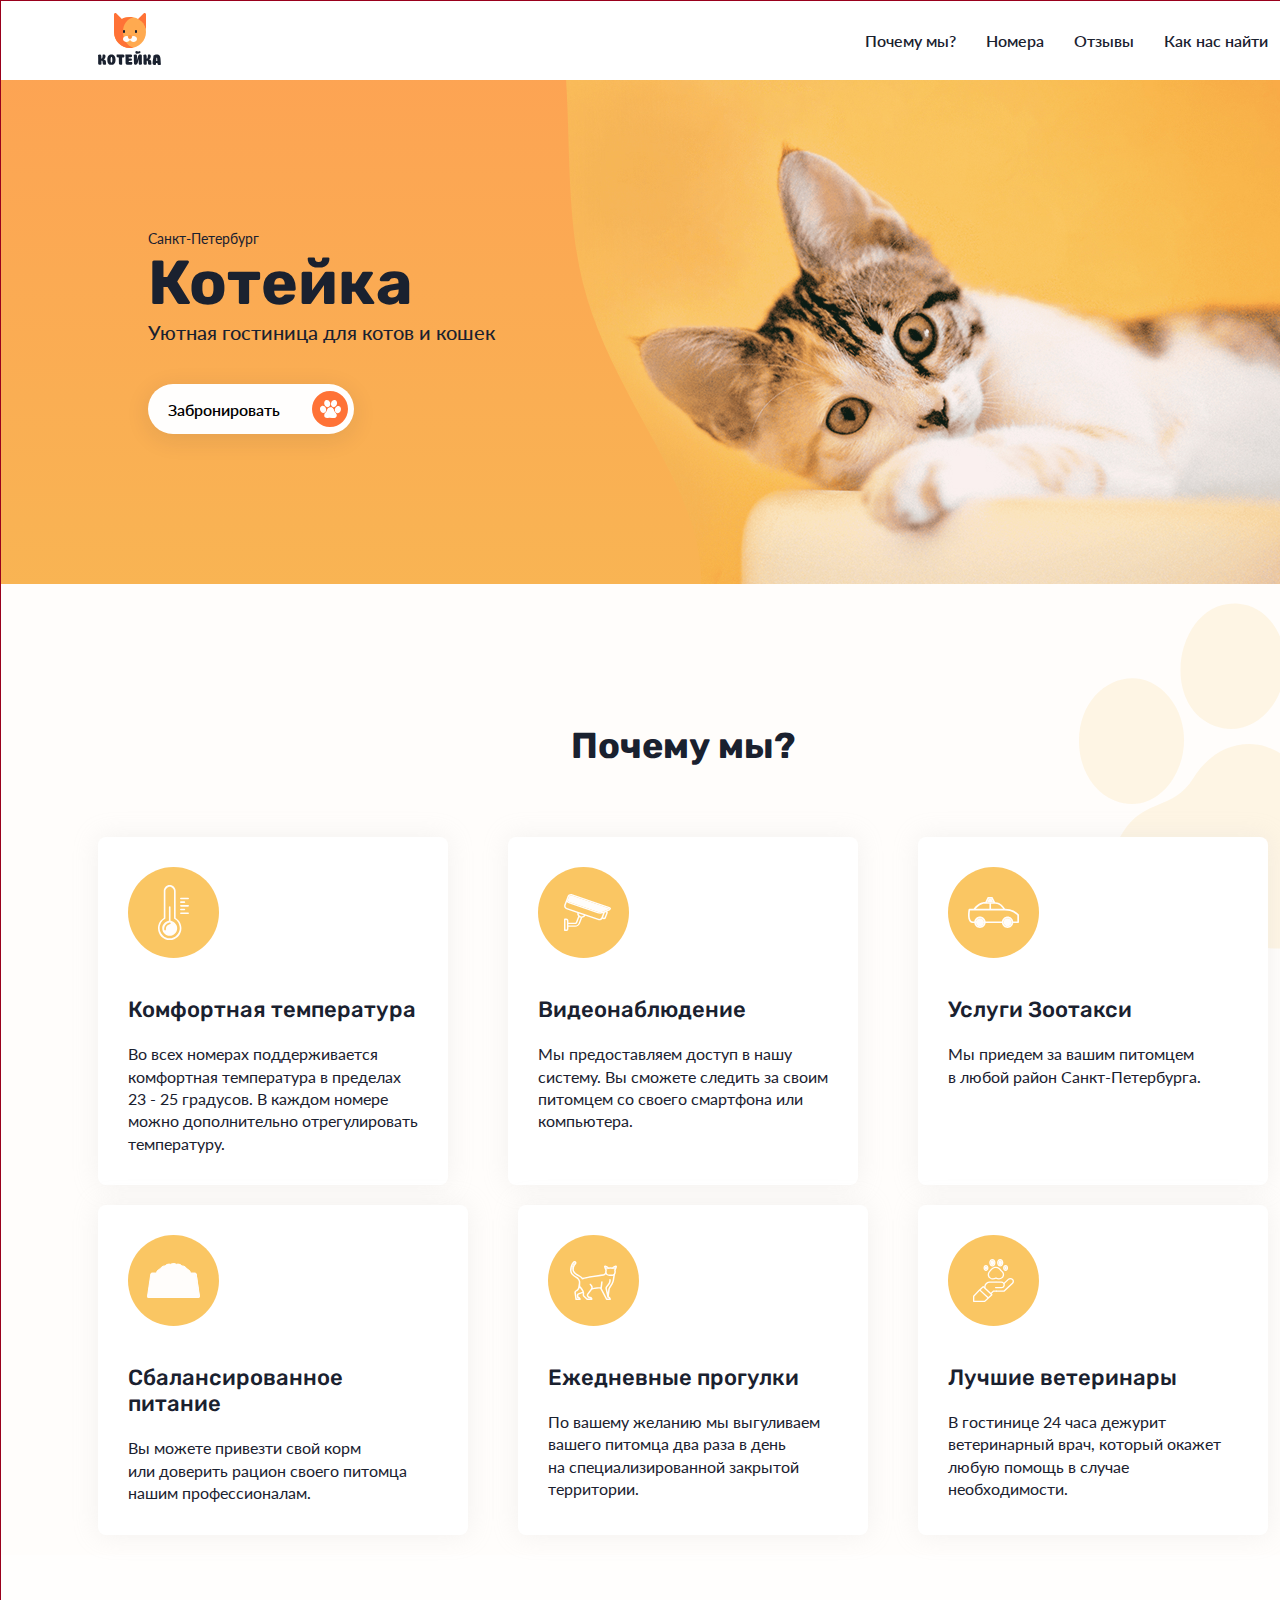
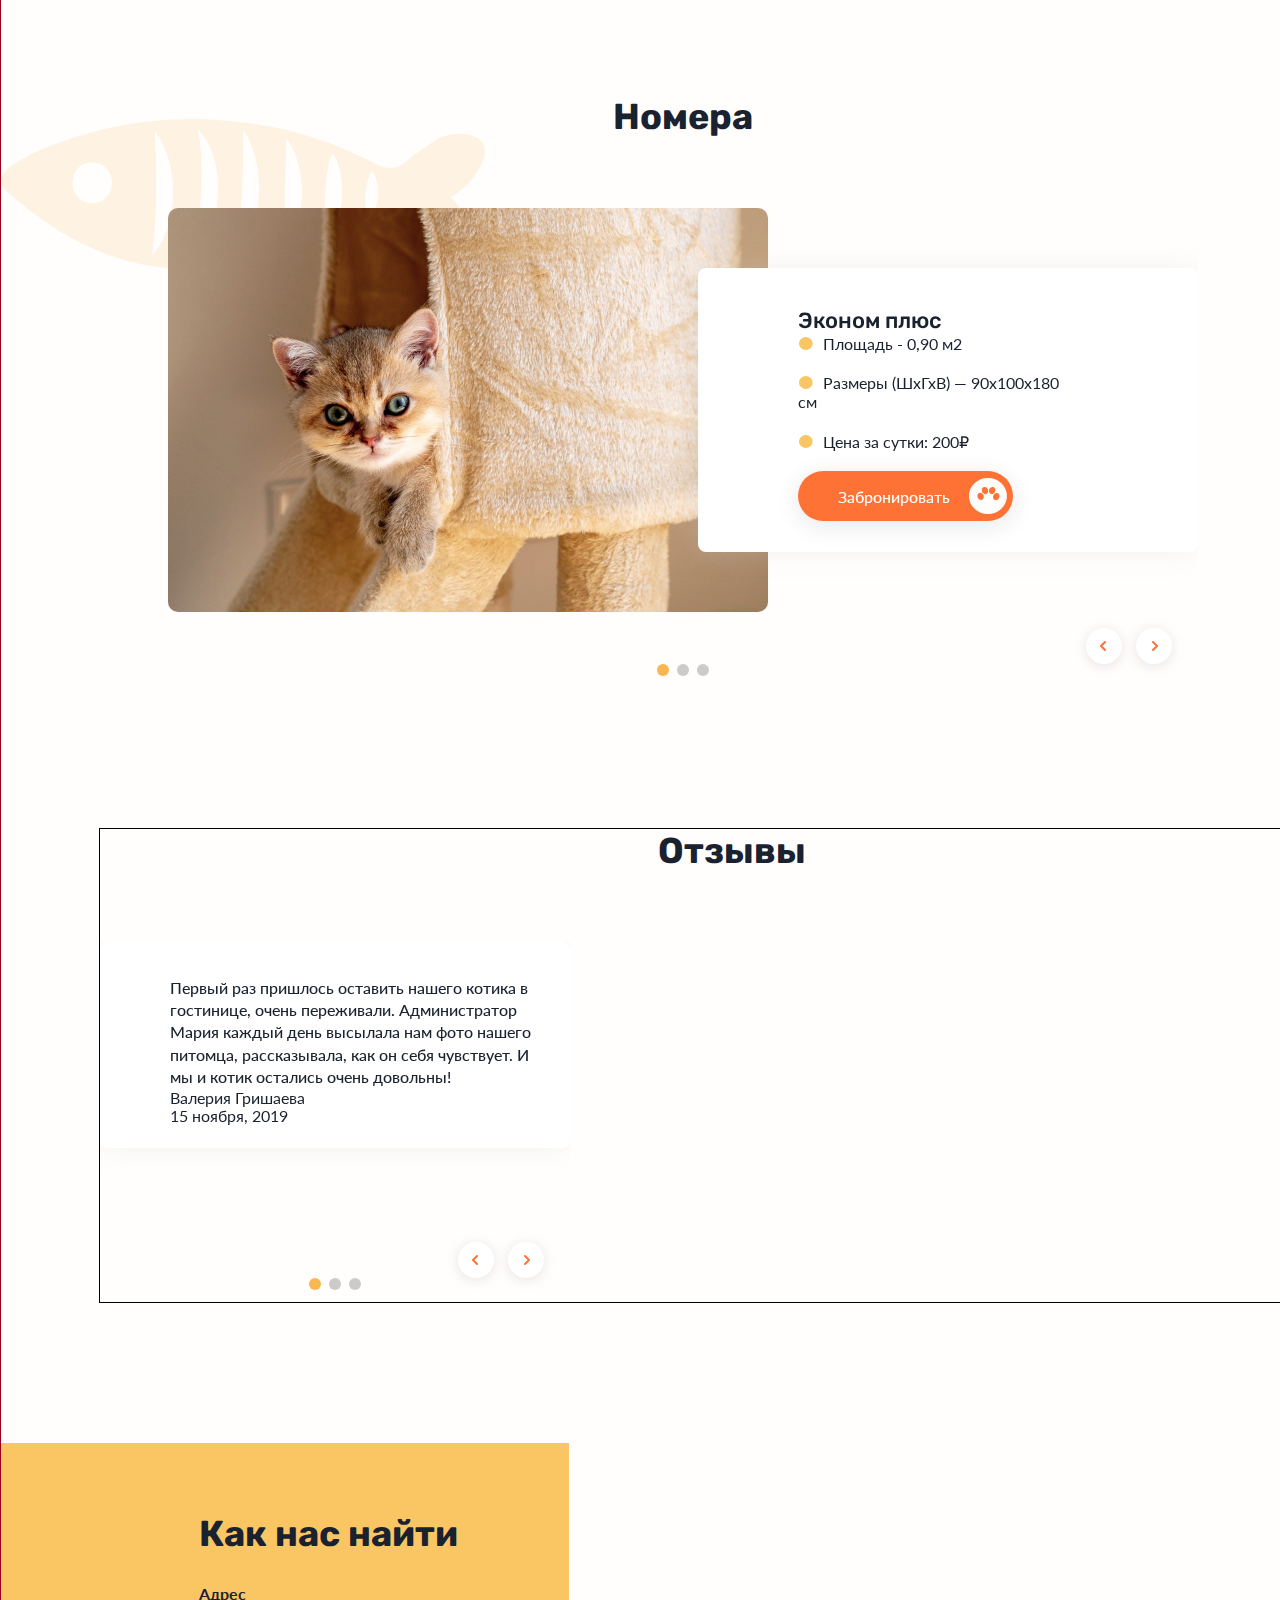
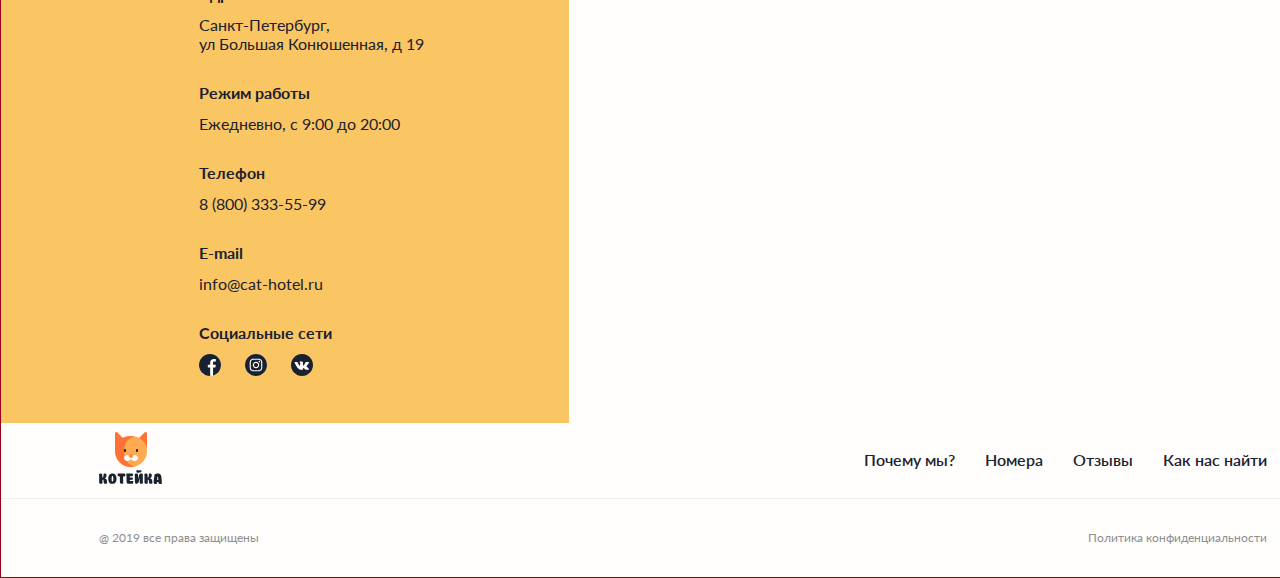
==== commit cb211094: "add footer" ====
--- a/index.html
+++ b/index.html
@@ -249,9 +249,65 @@
       </div>
     </section>
     <!--  contacts-->
-    <section class="contacts"></section>
+    <section class="contacts">
+      <div class="contacts-data">
+        <h3 class="contacts-title">Как нас найти</h3>
+        <ul>
+          <li class="data-title">Адрес</li>
+          <li class="data-text">Санкт-Петербург,<br>
+            ул Большая Конюшенная, д 19</li>
+          <li class="data-title">Режим работы</li>
+          <li class="data-text">Ежедневно, с 9:00 до 20:00</li>
+          <li class="data-title">Телефон</li>
+          <li class="data-text">8 (800) 333-55-99</li>
+          <li class="data-title">E-mail</li>
+          <li class="data-text">info@cat-hotel.ru</li>
+        </ul>
+        <div class="social-links">
+          <p class="data-title">Социальные сети</p>
+          <div class="links-block">
+            <a href="https://www.facebook.com/">
+              <img src="img/icons/facebook.svg" alt="facebook">
+            </a>
+            <a href="#">
+              <img src="img/icons/instagramm.svg" alt="instagramm">
+            </a>
+            <a href="#">
+              <img src="img/icons/vkontakte.svg" alt="vkontakte">
+            </a>
+          </div>
+        </div>
+      </div>
+      <div class="map"></div>
+    </section>
     <footer>
-
+      <div class="footer-wrapper">
+        <div class="footer-top">
+          <a href="#" class="logo">
+            <img src="img/logo.svg" alt="Icon Logo" class="logo__image">
+          </a>
+          <ul class="header-menu">
+            <li class="header-menu__item">
+              <a href="#" class="header-menu__link">Почему мы?</a>
+            </li>
+            <li class="header-menu__item">
+              <a href="catalog.html" class="header-menu__link">Номера</a>
+            </li>
+            <li class="header-menu__item">
+              <a href="#" class="header-menu__link">Отзывы</a>
+            </li>
+            <li class="header-menu__item">
+              <a href="#" class="header-menu__link">Как нас найти</a>
+            </li>
+          </ul>
+          <!-- /.header-menu -->
+        </div>
+        <div class="footer-bottom">
+          <p class="footer-text">@ 2019 все права защищены</p>
+          <p class="footer-text">Политика конфиденциальности</p>
+        </div>
+
+        <!-- /.header-wrapper -->
     </footer>
 
   </div>
--- a/css/style.css
+++ b/css/style.css
@@ -401,6 +401,7 @@
   display: -webkit-flex;
   display: -ms-flexbox;
   display: flex;
+  margin: 0;
 }
 
 .header-menu__item {
@@ -413,6 +414,39 @@
   font-weight: 600;
   font-size: 16px;
   line-height: 19px;
+}
+
+.footer-top {
+  height: 76px;
+  padding: 12px 98px;
+  border-bottom: 1px solid #EFEFEF;
+  display: -webkit-box;
+  display: -webkit-flex;
+  display: -ms-flexbox;
+  display: flex;
+  -webkit-box-pack: justify;
+  -webkit-justify-content: space-between;
+      -ms-flex-pack: justify;
+          justify-content: space-between;
+  -webkit-box-align: center;
+  -webkit-align-items: center;
+      -ms-flex-align: center;
+          align-items: center;
+}
+
+.footer-bottom {
+  padding: 20px 98px;
+  display: -webkit-box;
+  display: -webkit-flex;
+  display: -ms-flexbox;
+  display: flex;
+  -webkit-box-pack: justify;
+  -webkit-justify-content: space-between;
+      -ms-flex-pack: justify;
+          justify-content: space-between;
+  font-size: 12px;
+  line-height: 14px;
+  color: #8F8F8F;
 }
 
 .main {
@@ -489,6 +523,56 @@
   line-height: 19px;
 }
 
+.contacts {
+  display: -webkit-box;
+  display: -webkit-flex;
+  display: -ms-flexbox;
+  display: flex;
+}
+
+.contacts-data {
+  height: 580px;
+  width: 568px;
+  background-color: #FAC663;
+  padding-top: 70px;
+  padding-left: 198px;
+  padding-right: 111px;
+}
+
+.contacts-title {
+  font-family: Rubik;
+  font-weight: bold;
+  font-size: 36px;
+  color: #1A212F;
+  margin: 0;
+}
+
+.data-title {
+  font-weight: bold;
+  font-size: 16px;
+  line-height: 19px;
+  color: #1A212F;
+  margin-bottom: 12px;
+  margin-top: 30px;
+}
+
+.data-text {
+  font-size: 16px;
+  line-height: 19px;
+}
+
+.links-block {
+  display: -webkit-box;
+  display: -webkit-flex;
+  display: -ms-flexbox;
+  display: flex;
+  width: 114px;
+  -webkit-box-pack: justify;
+  -webkit-justify-content: space-between;
+      -ms-flex-pack: justify;
+          justify-content: space-between;
+}
+
 .reviews {
   margin-bottom: 140px;
 }
@@ -524,6 +608,14 @@
   -webkit-border-radius: 8px;
           border-radius: 8px;
   margin-right: 30px;
+  margin-left: -30px;
+}
+
+.reviews-slider__text {
+  font-weight: 500;
+  font-size: 16px;
+  line-height: 140%;
+  color: #1A212F;
 }
 
 .reviews-slider__button {
